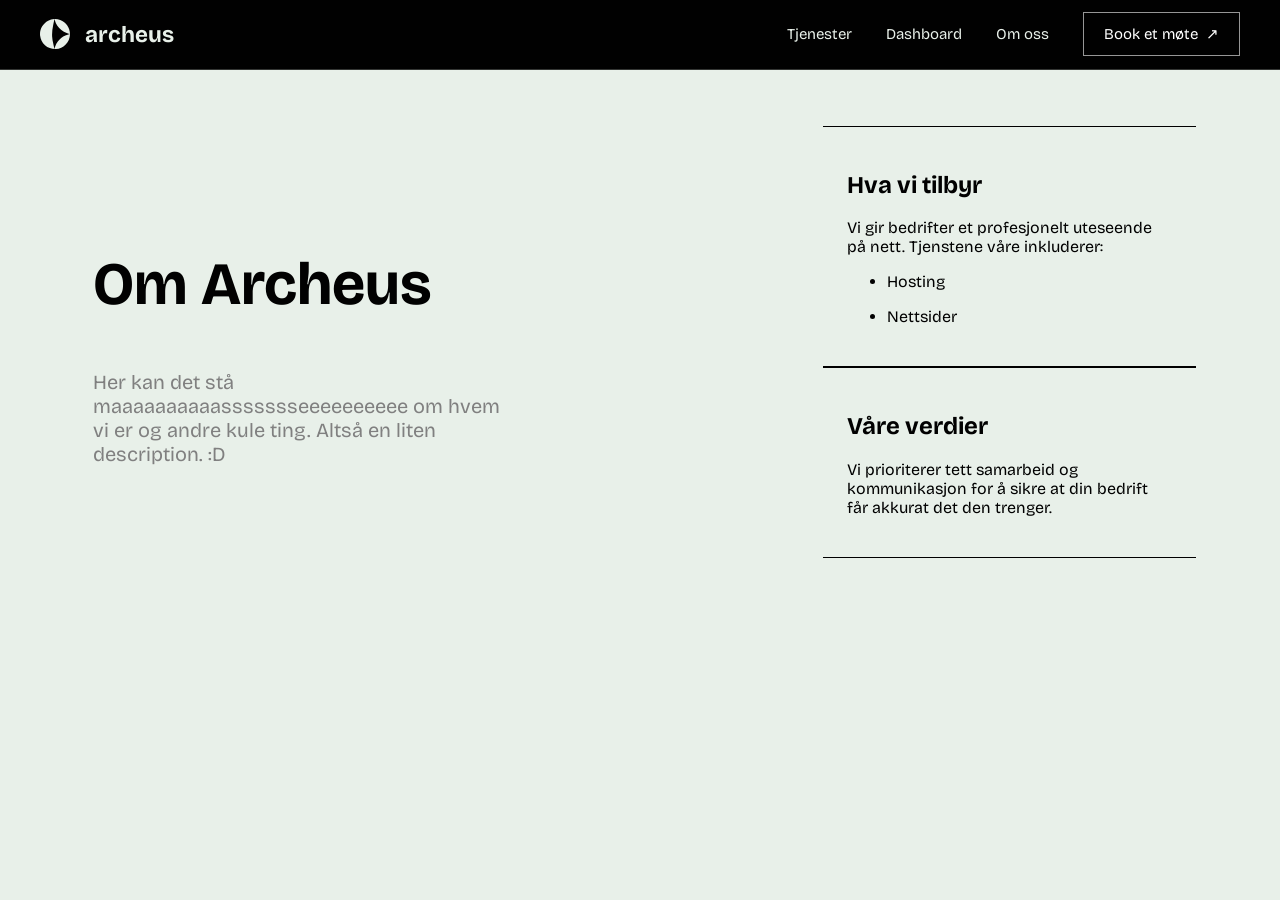
==== about.html @ b8791c07 "Ny om oss side Begynte på om oss siden" ====
<!DOCTYPE html>
<html lang="en">
<head>
    <meta charset="UTF-8">
    <meta name="viewport" content="width=device-width, initial-scale=1.0">
    <title>Archeus | Om oss</title>
    <link rel="stylesheet" href="style.css">
    <link rel="stylesheet" href="about.css">
</head>
<body>
    <nav>
        <div class="left-area">
            <a href="index.html" class="navbar-logo">
                <img class="logo" src="assets/svgs/archeus-icon.svg" alt="archeus-logo">
                <h1>archeus</h1>
            </a>
        </div>
        <div class="right-area">
            <a href="services.html">Tjenester</a>
            <a href="dashboard.html">Dashboard</a>
            <a href="about.html">Om oss</a>
            <button class="navbar-book" onclick="gotoPage('contact.html')">
                <p href="contact.html">Book et møte<span aria-hidden="true">↗</span></p>
            </button>
        </div>
    </nav>
  

    <section id="about-container">
        <div id="title">
            <h1>Om Archeus</h1>
            <p>Her kan det stå maaaaaaaaaassssssseeeeeeeeee om hvem vi er og andre kule ting. Altså en liten description. :D</p>
        </div>
        <div id="info-container">
            <div class="service-card">
                <h2>Hva vi tilbyr</h2>
                <p>Vi gir bedrifter et profesjonelt uteseende på nett. Tjenstene våre inkluderer:</p>
                <ul>
                    <li><p>Hosting</p></li>
                    <li><p>Nettsider</p></li>
                </ul>
            </div>
            <div class="service-card">
                <h2>Våre verdier</h2>
                <p>Vi prioriterer tett samarbeid og kommunikasjon for å sikre at din bedrift får akkurat det den trenger.</p>
            </div>
        </div>
    </section>

    <script src="script.js"></script>
</body>
</html>
---- style.css ----
:root {
    --primary-purple: #7489ff;
    --secondary-black: #010101;
    --tertiary-white: #e8f0e9;
    --text-color: #010101;
    --highlight-color: #7489ff;
}

/* selection color for text */
::selection {
    background-color: var(--highlight-color);
    color: var(--tertiary-white);
}

.page-section--services ::selection {
    background-color: var(--tertiary-white);
    color: var(--secondary-black);
}

@font-face {
    font-family: baseFont;
    src: url(assets/BricolageGrotesqueFont/BricolageGrotesque.ttf);
}

body {
    padding: 0px;
    margin: 0px;
    background-color: var(--tertiary-white);
    color: var(--text-color);

    font-family: baseFont;
}

nav {
    position: sticky;
    top: 0;

    z-index: 10000;
    
    display: flex;

    align-items: center;
    justify-content: space-between;

    margin: 0px;
    padding: 10px;

    background-color: var(--secondary-black);

    border-bottom: 1px solid color-mix(in srgb, var(--tertiary-white) 22%, transparent);
}


/* * page-section is a generic class for all sections of the page. Each section has a unique class for styling */
.page-section {
    width: 100%;
    box-sizing: border-box;
}

.page-section--dark {
    background-color: var(--secondary-black);
    color: var(--tertiary-white);
    padding: 100px 0px 160px;
}

.page-section--about {
    background-color: var(--tertiary-white);
    color: var(--text-color);
    padding: clamp(5rem,10vw,10rem);
}

.page-section--services {
    background-color: var(--primary-purple);
    color: var(--text-color);
    padding: clamp(5rem,10vw,10rem);
}

.page-section--process {
    background-color: var(--secondary-black);
    color: var(--tertiary-white);
    padding: clamp(5rem,10vw,10rem);
    display: grid;
    grid-template-columns: repeat(2, minmax(0, 1fr));
    gap: 10%;
    align-items: center;
}

.page-section--tagline {
    background-color: var(--tertiary-white);
    color: var(--text-color);
    padding: clamp(5rem,10vw,10rem);
    border-bottom: 1px solid color-mix(in srgb, var(--secondary-black) 22%, transparent);
}

.section-content {
    width: 92%;
    margin-left: auto;
    margin-right: auto;
}


/* * welcome div (before we switched to section format) */
.welcome-div-container {
    margin-top: 0px;
}

.welcome-text,
#welcome-text {
    font-size: clamp(40px, 10vw, 140px);
}

.welcome-text p {
    font-size: 1em;
    line-height: 1.2;
    font-weight: bold;
    margin: 0;
}

#blue {
    color: var(--primary-purple);
    margin-top: -0.25em;
}

.welcome-text p:nth-child(3) {
  margin-top: -0.25em;
}

#welcome-div {
    gap: 200px;

    display: flex;
    justify-content: space-around;
    text-align: left;
}
#smallText {
    margin-top: 20px;
    max-width: 500px;
    font-size: clamp(1.08rem,1.5vw,1.35rem);
    line-height: 1.5;
    font-weight: normal;
    color: var(--tertiary-white);
    opacity: .76;
}

/* book call button for welcome section */
#welcome-button {
    margin-top: 30px;
    padding: 15px 30px;
    font-size: 1rem;
    font-weight: bold;
    background-color: var(--tertiary-white);
    border: 1px solid var(--tertiary-white);
    transition: background-color .2s ease, border-color .2s ease, transform .2s ease;
}
#welcome-button:hover {
    background-color: var(--primary-purple);
    border: 1px solid var(--primary-purple);
    transform: translateY(-4px);
}

#welcome-button p {
    text-align: center;
    font-family: baseFont;
}

#welcome-button span {
    margin-left: 10px;
}


/* services section button */
#services-button {
    display: block;
    margin: 60px auto 0;
    padding: 10px 30px;
    font-size: 1rem;
    font-weight: bold;
    background-color: var(--secondary-black);
    border: 1px solid var(--secondary-black);
    transition: background-color .2s ease, border-color .2s ease, transform .2s ease;
}
#services-button:hover {
    background-color: var(--tertiary-white);
    border: 1px solid var(--tertiary-white);
    transform: translateY(-4px);
}

#services-button p {
    text-align: center;
    text-decoration: none;
    font-family: baseFont;
    color: var(--tertiary-white);
}
#services-button:hover p {
    color: var(--secondary-black);
}

#services-button span {
    margin-left: 10px;
}

/* * navbar-logo = text, logo = icon */
.navbar-logo {
    line-height: 0.5;
    text-decoration: none;
    font-size: 15px;
    margin-left: 30px;

    color: var(--tertiary-white);

    display: flex;

    align-items: center;

    gap: 15px;
}

.logo {
    width: 30px;
}

#landing-logo {
    width: clamp(72px, 12vw, 300px);
    margin: 0px 120px 0px 0px;
}

/* * more section styling, tbh idk why it is split from the prior */
.about-content {
    display: grid;
    grid-template-columns: 1.1fr .8fr;
    gap: 10%;
    max-width: 1050px;
    margin-left: auto;
    margin-right: auto;
}

.services-content {
    display: grid;
    grid-template-columns: minmax(220px, .75fr) minmax(0, 1.25fr);
    gap: clamp(3rem, 9vw, 9rem);
    max-width: 1200px;
    margin-left: auto;
    margin-right: auto;
}

.process-content {
    display: flex;
    flex-direction: column;
    gap: 10%;
    width: 100%;
    max-width: 1050px;
    margin: 0;
    gap: 2rem;
}

/* * logo(s) placed in the process section. 
! Currently being occupied by the SVG styling for our logo as a placeholder */
#process-logos {
    gap: 10%;
    max-width: 1050px;
    width: 100%;
    margin: 0;
}

#process-logos svg {
    display: block;
    width: 100%;
    height: auto;
}
.cls-1 {
    fill: var(--tertiary-white);
    fill-rule: evenodd;
    stroke: none;
    stroke-linejoin: round;
    stroke-width: 0;
}
.cls-2 {
    fill: var(--tertiary-white);
}

/* * display flex and its accomplices are commented out as they were interfering with the text alignment, 
   * may be changed in the future as this is scuffed */
.tagline-content {
    /* display: flex;
    justify-content: center;
    align-items: center; */
    text-align: center;
    /* gap: 10%; */
    max-width: 1050px;
    margin-left: auto;
    margin-right: auto;
}

.tagline-content h2 {
    max-width: 760px;
    margin: 0px;
    font-size: clamp(2.5rem, 7vw, 6rem);
    /* line-height: 0.98; */
    display: inline;
}

.services-content h2 {
    max-width: 760px;
    margin: 0px;
    font-size: clamp(2.5rem, 7vw, 6rem);
    line-height: 0.98;
}

.about-content h2 {
    max-width: 760px;
    margin: 0px;
    font-size: clamp(2.5rem, 7vw, 6rem);
    line-height: 0.98;
}

.process-content h2 {
    max-width: 760px;
    margin: 0px;
    font-size: clamp(2.5rem, 7vw, 6rem);
    line-height: 0.98;
}
.process-content h3 {
    max-width: 760px;
    margin: 0px;
    font-size: clamp(1rem, 2.5vw, 2.5rem);
    font-variant: small-caps;
    line-height: 0.98;
}

/* this part animates the process section link, uses all the fancy stuff below to bring out the > and move text */
.process-link-heading a {
    position: relative;
    display: inline-flex;
    align-items: center;
    color: inherit;
    text-decoration: underline;
    transition: transform .2s ease;
    color: var(--highlight-color);
}

.process-link-heading a::before {
    content: ">";
    position: absolute;
    right: 100%;
    margin-right: .5rem;
    opacity: 0;
    transform: translateX(.5rem);
    transition: opacity .2s ease, transform .2s ease;
}

.process-link-heading a:hover,
.process-link-heading a:focus-visible {
    transform: translateX(.5rem);
}

.process-link-heading a:hover::before,
.process-link-heading a:focus-visible::before {
    opacity: 1;
    transform: translateX(0);
}

.about-copy {
    grid-column: 2;
    max-width: 560px;
}

.about-copy p {
    margin-top: 20px;
    font-size: clamp(1.08rem, 1.5vw, 1.35rem);
}

.services-copy {
    grid-column: 2;
    max-width: 560px;
}

.services-copy p {
    margin-top: 20px;
    font-size: clamp(1.08rem, 1.5vw, 1.35rem);
}

.services-intro {
    align-self: start;
    position: sticky;
    top: 100px;
}

.services-lead {
    max-width: 360px;
    margin: 2rem 0 0;
    font-size: clamp(1.08rem, 1.5vw, 1.35rem);
    line-height: 1.45;
}

.service-list {
    border-top: 1px solid rgba(1, 1, 1, .55);
}

.service-item {
    display: grid;
    grid-template-columns: 3rem minmax(0, 1fr) 2rem;
    gap: 1.25rem;
    align-items: start;
    padding: 1.5rem 0 1.65rem;
    border-bottom: 1px solid rgba(1, 1, 1, .55);
    transition: background-color .2s ease, transform .2s ease;
}

@media (hover: hover) and (pointer: fine) {
    .service-item:hover {
        background-color: rgba(232, 240, 233, .16);
        transform: translateX(.35rem);
    }
}

.service-number {
    padding-top: .35rem;
    font-size: .8rem;
    font-weight: bold;
    opacity: .62;
}

.service-details h3 {
    margin: 0;
    font-size: clamp(1.35rem, 2.3vw, 2.15rem);
    line-height: 1.05;
}

.service-details p {
    max-width: 520px;
    margin: .65rem 0 0;
    font-size: 1rem;
    line-height: 1.4;
}

.process-copy {
    grid-column: 2;
    max-width: 560px;
}

.process-copy p {
    margin-top: 20px;
    font-size: clamp(1.08rem, 1.5vw, 1.35rem);
}


/* * styling for mobile devices and small screens */
@media (max-width: 700px) {
    #welcome-div {
        flex-direction: column;
        gap: 60px;
    }

    #landing-logo {
        margin: 0px;
    }

    .services-content {
        grid-template-columns: 1fr;
        gap: 3.5rem;
    }

    .services-intro {
        position: static;
    }

    .services-lead {
        margin-top: 1.5rem;
    }

    .service-item {
        grid-template-columns: 2rem minmax(0, 1fr) 1.25rem;
        gap: .75rem;
        padding: 1.25rem 0 1.4rem;
    }

    .service-details p {
        font-size: .95rem;
    }

    /* navbar: allow wrapping and smaller paddings on narrow screens */
    nav {
        padding: 8px 12px;
    }

    .navbar-logo {
        margin-left: 10px;
        gap: 8px;
    }

    .right-area {
        display: flex;
        gap: 8px;
        flex-wrap: wrap;
        align-items: center;
        justify-content: flex-end;
    }

    .right-area a {
        padding-right: 12px;
        font-size: 14px;
    }

    .right-area button {
        margin-right: 10px;
        padding: 8px;
    }

    /* About & process: switch to single column and prevent overflow */
    .about-content,
    .process-content {
        display: block;
        grid-template-columns: none;
        gap: 1.5rem;
        max-width: 100%;
        padding: 0 2rem;
    }

    .about-copy,
    .process-copy {
        grid-column: auto;
        max-width: 100%;
    }

    /* make sure headings and paragraphs break instead of overflowing */
    .about-content h2,
    .process-content h2,
    .process-content h3,
    .services-content h2,
    .tagline-content h2 {
        word-break: break-word;
        overflow-wrap: break-word;
    }

    .about-copy p,
    .process-copy p,
    .service-details p,
    .services-lead,
    #smallText {
        word-break: break-word;
        overflow-wrap: break-word;
    }

    /* footer: stack on mobile and scale image responsively */
    .footer-content {
        flex-direction: column;
        align-items: flex-start;
        gap: 10px;
    }

    .footer-left img {
        max-width: 48px;
        height: auto;
        width: auto;
    }
}


/* * uses negative margin to cancel out padding from inherited */
.navbar-book p {
    margin: 2px 10px;

    color: white;

    display: inline-block;
    width: 100%;
    height: 100%;
    text-align: center;
    text-decoration: none;
    font-family: baseFont;
    font-size: 15px;
}

/* navbar stuff */
.navbar-book span {
    margin-left: 8px;
}

.left-area {
    margin: 0px 0px;
}

.right-area a {
    color: var(--tertiary-white);
    text-decoration: none;
    padding-right: 30px;
    font-size: 15px;
    transition: color .2s ease;
}
.right-area a:hover {
    color: var(--primary-purple);
}

/* navbar button hover effects */
.right-area button {
    background-color: transparent;
    border: 1px solid rgb(150, 150, 150);
    display: inline-flex;
    padding: 10px;
    margin-right: 30px;
    text-align: center;
    transition: background-color .2s ease, border-color .2s ease, transform .2s ease;
}
.right-area button:hover p {
    color: var(--secondary-black);
    text-decoration: none;
}
.right-area button:hover {
    border: 1px solid var(--primary-purple);
    background-color: var(--primary-purple);
}

/* This is where the text lives */
.text-area {
    background-color: var(--tertiary-white);
}

.info-area-text {
    width: 80%;

    margin: 0 auto;

    gap: 200px;

    display: flex;

    text-align: left;
}

/* end-of-page book a call button */
#goodbye-button {
    display: block;
    justify-content: center;
    align-items: center;
    margin: auto;
    margin-top: 3rem;
    padding: 15px 30px;
    font-size: 1rem;
    font-weight: bold;
    background-color: var(--secondary-black);
    border: 1px solid var(--secondary-black);
    transition: background-color .2s ease, border-color .2s ease, transform .2s ease;
}
#goodbye-button:hover {
    background-color: var(--primary-purple);
    border: 1px solid var(--primary-purple);
    transform: translateY(-4px);
}
#goodbye-button a {
    text-align: center;
    text-decoration: none;
    font-family: baseFont;
    color: var(--tertiary-white);
}
#goodbye-button:hover a {
    color: var(--secondary-black);
}
#goodbye-button span {
    margin-left: 10px;
}

.footer-content {
    width: 92%;
    margin-left: auto;
    margin-right: auto;
    display: flex;
    justify-content: space-between;
    align-items: center;
}
.footer-left {
    display: flex;
    align-items: center;
    gap: 10px;
}
.footer-left img {
    max-height: 2rem;
    height: auto;
    width: auto;
    max-width: 100%;
}
---- about.css ----
#about-container{
    display: flex;
    align-items: center;
    justify-content: center;
    padding: 2rem;
    margin-top: 1.5rem;
}

#title{
    font-size: 2.5rem;
    margin-left: 5%;
    max-width: 65%;
}

#title p{
    font-size: 1.25rem;
    color: gray;
    max-width: 65%;
}

.service-card{
    flex: 1;
    padding: 1.5rem;
    border-top: 1px solid black;
    border-bottom: 1px solid black;
    max-width: 65%; 
    margin-left: 15%;
}

.service-card{
    list-style: circle;
}
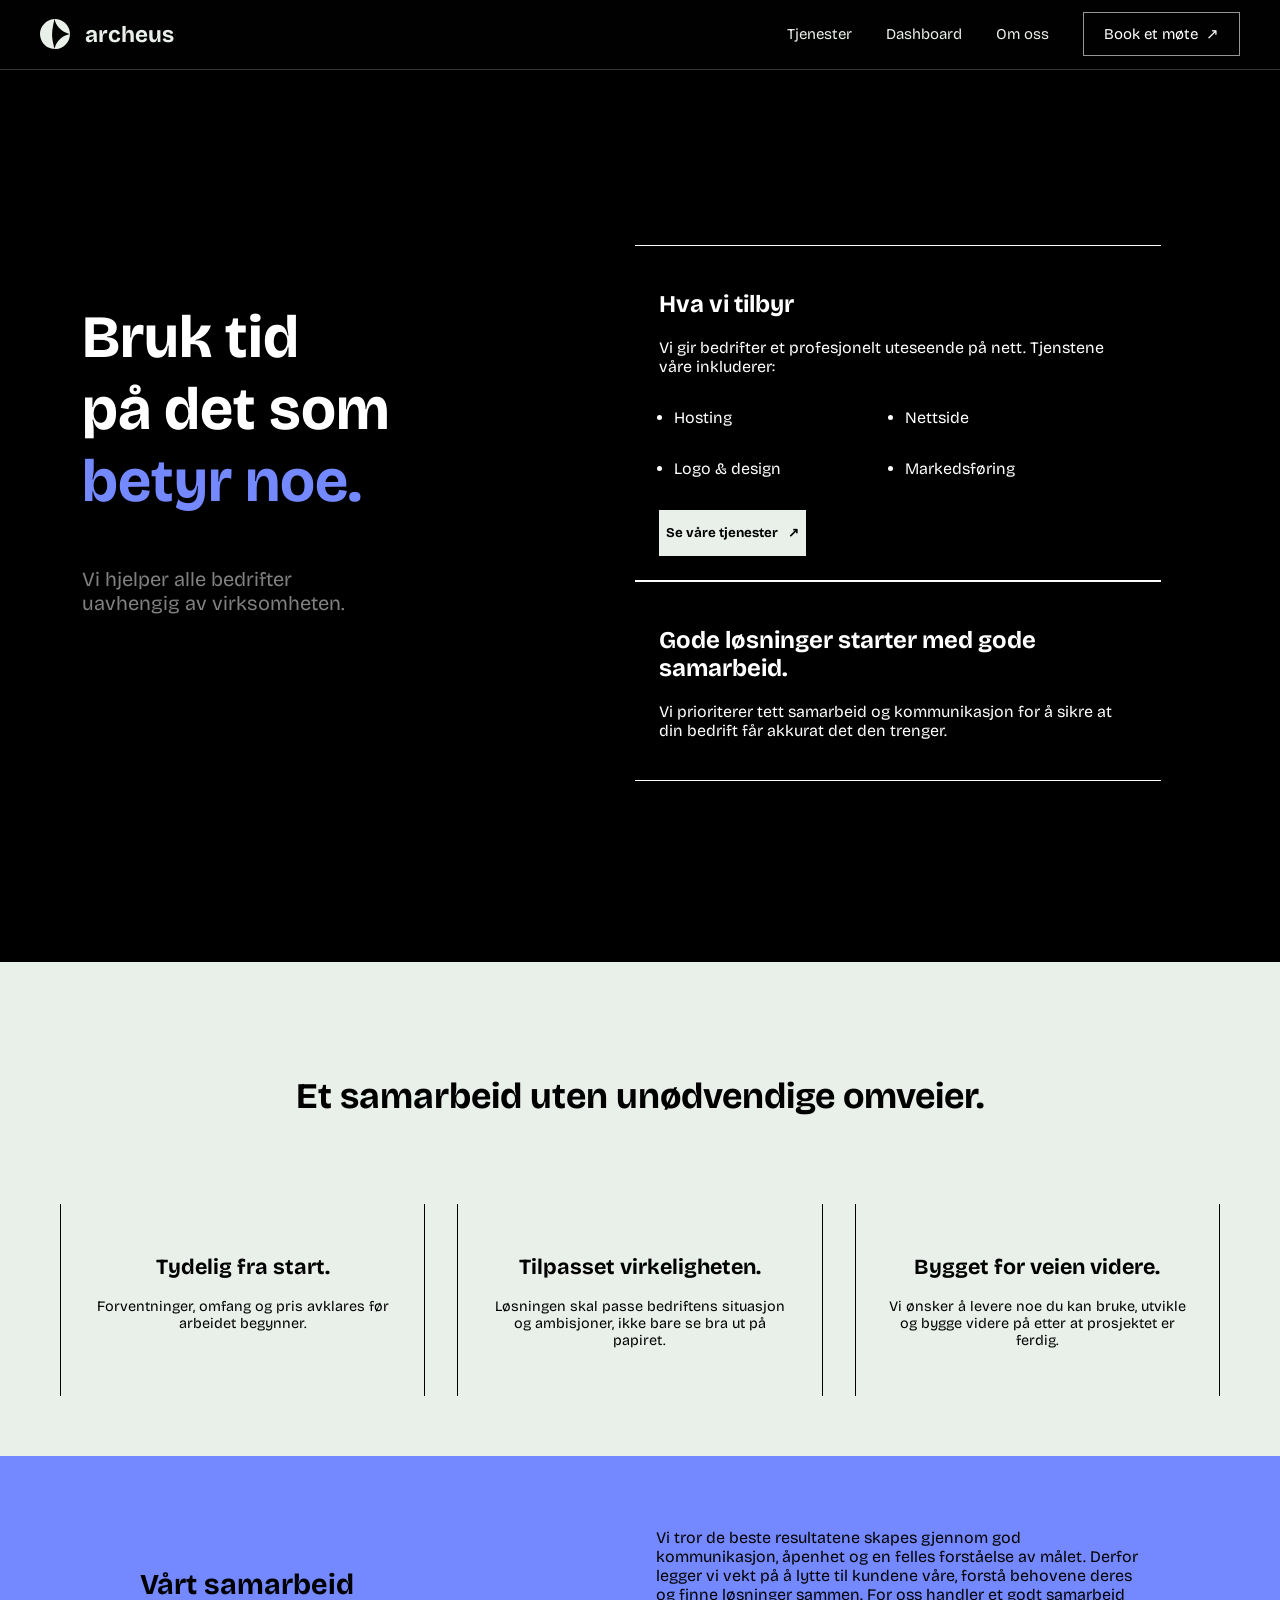
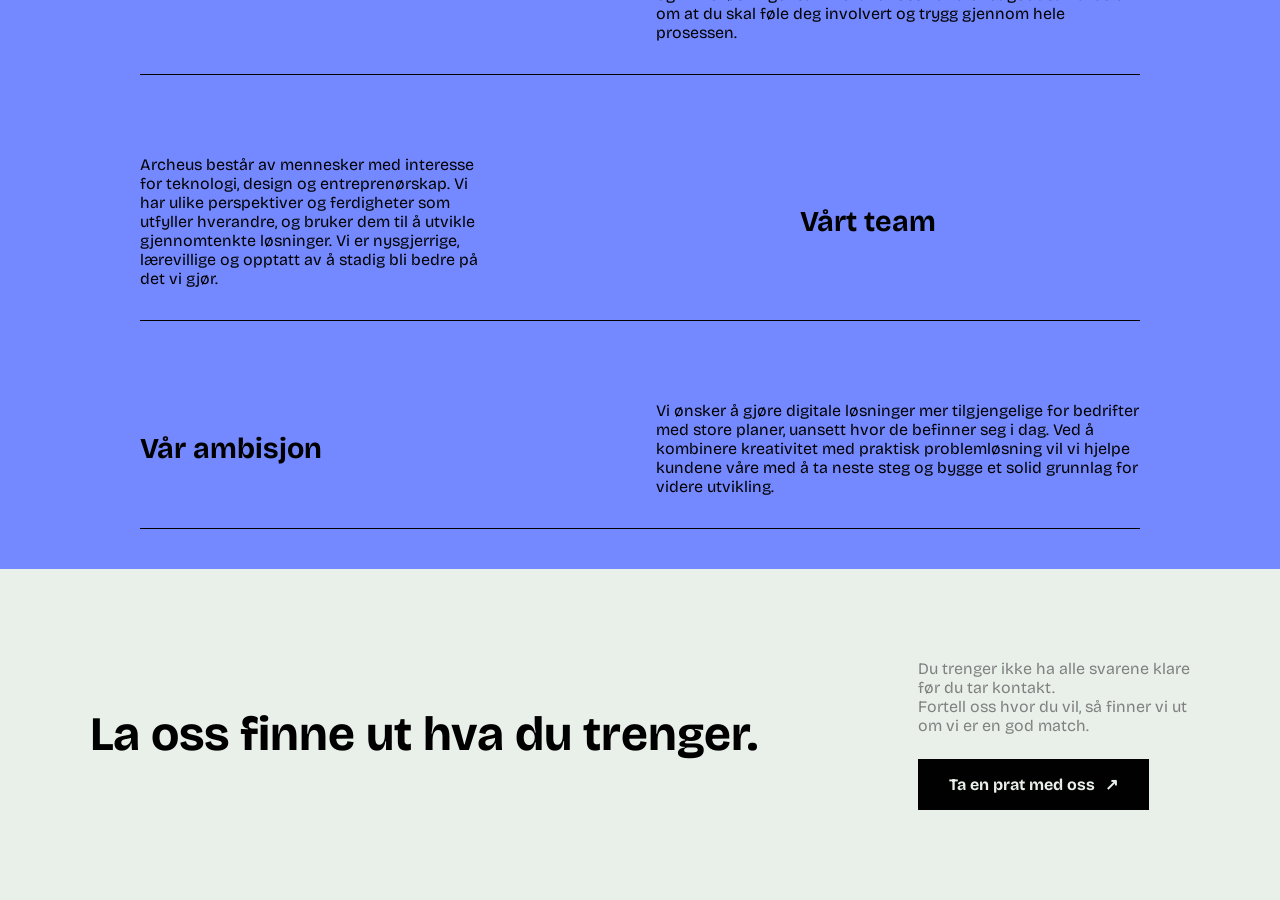
==== commit 85fc9d2e: "Gjorde ferdig "om oss" siden "om oss" siden er nå ferdig, men åpen til endring både design og inform" ====
--- a/about.html
+++ b/about.html
@@ -1,5 +1,5 @@
 <!DOCTYPE html>
-<html lang="en">
+<html lang="no">
 <head>
     <meta charset="UTF-8">
     <meta name="viewport" content="width=device-width, initial-scale=1.0">
@@ -26,23 +26,101 @@
     </nav>
   
 
-    <section id="about-container">
+    <section id="top">
         <div id="title">
-            <h1>Om Archeus</h1>
-            <p>Her kan det stå maaaaaaaaaassssssseeeeeeeeee om hvem vi er og andre kule ting. Altså en liten description. :D</p>
+            <h1>Bruk tid<br>på det som<br><span id="blue">betyr noe.</span></h1>
+            <p>Vi hjelper alle bedrifter uavhengig av virksomheten.</p>
         </div>
-        <div id="info-container">
-            <div class="service-card">
+        <div id="top-container">
+            <div class="top-card">
                 <h2>Hva vi tilbyr</h2>
                 <p>Vi gir bedrifter et profesjonelt uteseende på nett. Tjenstene våre inkluderer:</p>
                 <ul>
                     <li><p>Hosting</p></li>
-                    <li><p>Nettsider</p></li>
+                    <li><p>Nettside</p></li>
+                    <li><p>Logo & design</p></li>
+                    <li><p>Markedsføring</p></li>                    
                 </ul>
+                <button id="service-button" onclick="gotoPage('services.html')">
+                    <p>Se våre tjenester<span aria-hidden="true">↗</span></p>
+                </button>
             </div>
-            <div class="service-card">
-                <h2>Våre verdier</h2>
+            <div class="top-card">
+                <h2>Gode løsninger starter med gode samarbeid.</h2>
                 <p>Vi prioriterer tett samarbeid og kommunikasjon for å sikre at din bedrift får akkurat det den trenger.</p>
+            </div>
+        </div>
+    </section>
+
+    <section id="main">
+        <div id="main-container">
+            <div id="main-title">
+                <h1>Et samarbeid uten unødvendige omveier.</h1>
+            </div>
+            <div id="main-card-container">
+                <div id="main-card">
+                    <h2>Tydelig fra start.</h2>
+                    <p>Forventninger, omfang og pris avklares før arbeidet begynner.</p>
+                </div>
+                <div id="main-card">
+                    <h2>Tilpasset virkeligheten.</h2>
+                    <p>Løsningen skal passe bedriftens situasjon og ambisjoner, ikke bare se bra ut på papiret.</p>
+                </div>
+                <div id="main-card">
+                    <h2>Bygget for veien videre.</h2>
+                    <p>Vi ønsker å levere noe du kan bruke, utvikle og bygge videre på etter at prosjektet er ferdig.</p>
+                </div>
+            </div>
+        </div>
+    </section>
+
+    <section id="team">
+        <div id="team-container">
+            <div class="team-row">
+                <h2>Vårt samarbeid</h2>
+                <p>
+                    Vi tror de beste resultatene skapes gjennom god kommunikasjon,
+                    åpenhet og en felles forståelse av målet. Derfor legger vi vekt
+                    på å lytte til kundene våre, forstå behovene deres og finne
+                    løsninger sammen. For oss handler et godt samarbeid om at du
+                    skal føle deg involvert og trygg gjennom hele prosessen.
+                </p>
+            </div>
+            <div class="team-row reverse">
+                <h2>Vårt team</h2>
+                <p>
+                    Archeus består av mennesker med interesse for teknologi,
+                    design og entreprenørskap. Vi har ulike perspektiver og
+                    ferdigheter som utfyller hverandre, og bruker dem til å
+                    utvikle gjennomtenkte løsninger. Vi er nysgjerrige,
+                    lærevillige og opptatt av å stadig bli bedre på det vi gjør.
+                </p>
+            </div>
+            <div class="team-row">
+                <h2>Vår ambisjon</h2>
+                <p>
+                    Vi ønsker å gjøre digitale løsninger mer tilgjengelige for
+                    bedrifter med store planer, uansett hvor de befinner seg i dag.
+                    Ved å kombinere kreativitet med praktisk problemløsning vil vi
+                    hjelpe kundene våre med å ta neste steg og bygge et solid
+                    grunnlag for videre utvikling.
+                </p>
+            </div>
+        </div>
+    </section>
+
+    <section id="end">
+        <div id="end-container">
+            <div id="end-card">
+                <div class="end-left">
+                    <h1>La oss finne ut hva du trenger.</h1>
+                </div>
+                <div class="end-right">
+                    <p>Du trenger ikke ha alle svarene klare før du tar kontakt.<br>Fortell oss hvor du vil, så finner vi ut om vi er en god match.</p>
+                    <button id="team-button" onclick="gotoPage('contact.html')">
+                        <a>Ta en prat med oss<span aria-hidden="true">↗</span></a>
+                    </button>
+                </div>
             </div>
         </div>
     </section>
--- a/style.css
+++ b/style.css
@@ -17,6 +17,13 @@
     color: var(--secondary-black);
 }
 
+/* smooth scrolling for in-page links on every page */
+@media (prefers-reduced-motion: no-preference) {
+    html {
+        scroll-behavior: smooth;
+    }
+}
+
 @font-face {
     font-family: baseFont;
     src: url(assets/BricolageGrotesqueFont/BricolageGrotesque.ttf);
@@ -60,7 +67,42 @@
 .page-section--dark {
     background-color: var(--secondary-black);
     color: var(--tertiary-white);
-    padding: 100px 0px 160px;
+    padding: 100px 0px 100px;
+}
+
+/* first section fills the rest of the screen under the navbar, so no white gap shows on tall screens.
+   3rem is a bit less than the navbar's height, so it runs slightly past the fold instead of leaving a gap */
+#top {
+    min-height: calc(100vh - 3rem);
+    min-height: calc(100svh - 3rem);
+    position: relative;
+}
+
+/* "scroll for more" link, sits centered in the bottom padding of #top */
+.scroll-hint {
+    position: absolute;
+    bottom: 2.5rem;
+    left: 50%;
+    transform: translateX(-50%);
+
+    display: flex;
+    flex-direction: column;
+    align-items: center;
+    gap: .25rem;
+
+    color: var(--tertiary-white);
+    text-decoration: none;
+    font-size: .9rem;
+    opacity: .6;
+    transition: opacity .2s;
+}
+
+.scroll-hint:hover {
+    opacity: 1;
+}
+
+.scroll-hint span {
+    font-size: 1.25rem;
 }
 
 .page-section--about {
--- a/about.css
+++ b/about.css
@@ -1,15 +1,27 @@
-#about-container{
+body{
+    color: black;
+    background-color: black;
+}
+
+#top{
+    background-color: black;
     display: flex;
     align-items: center;
     justify-content: center;
-    padding: 2rem;
-    margin-top: 1.5rem;
+    color: white;
+    padding: 20px;
+}
+
+#top-container{
+    margin-top: -5px;
 }
 
 #title{
+    color: white;
     font-size: 2.5rem;
     margin-left: 5%;
     max-width: 65%;
+    margin-top: -145px;
 }
 
 #title p{
@@ -18,15 +30,180 @@
     max-width: 65%;
 }
 
-.service-card{
+.top-card{
     flex: 1;
     padding: 1.5rem;
-    border-top: 1px solid black;
-    border-bottom: 1px solid black;
+    border-top: 1px solid white;
+    border-bottom: 1px solid white;
     max-width: 65%; 
     margin-left: 15%;
-}
-
-.service-card{
     list-style: circle;
+}
+
+.top-card ul {
+    display: grid;
+    grid-template-columns: repeat(2, 1fr);
+    margin-left: 3%;
+    padding: 0;
+}
+
+#service-button {
+    font-weight: bold;
+    background-color: var(--tertiary-white);
+    border: 1px solid var(--tertiary-white);
+    transition: background-color .2s ease, border-color .2s ease, transform .2s ease;
+}
+#service-button:hover {
+    background-color: var(--primary-purple);
+    border: 1px solid var(--primary-purple);
+    transform: translateY(-4px);
+}
+
+#service-button p {
+    text-align: center;
+    font-family: baseFont;
+}
+
+#service-button span {
+    margin-left: 10px;
+}
+
+
+#main{
+    background-color: #e8f0e9;
+    color: black;
+    padding: 60px;
+}
+
+#main-title{
+    font-size: 1.5rem;
+    text-align: center;
+    padding: 1.5rem;
+}
+
+#main-card-container{
+    display: grid;
+    grid-template-columns: repeat(3, 1fr);
+    text-align: center;
+    gap: 2rem;
+    margin-top: 2rem;
+}
+
+#main-card{
+    border-left: black solid 1px;
+    border-right: black solid 1px;
+    font-size: 0.9rem;
+    padding: 2rem;
+}
+
+#team {
+    background-color: #7489ff;
+    padding: 40px 20px;
+}
+
+#team-container {
+    display: flex;
+    flex-direction: column;
+    gap: 3rem;
+    max-width: 1000px;
+    margin: 0 auto;
+}
+
+.team-row {
+    display: flex;
+    justify-content: space-between;
+    align-items: center;
+    gap: 2rem;
+    padding: 2rem 0;
+    border-bottom: 1px solid black; 
+}
+
+.team-row.reverse {
+    flex-direction: row-reverse;
+    gap: 20rem;
+}
+
+.team-row h2 {
+    flex: 1;
+    font-size: 1.8rem;
+    margin: 0;
+}
+
+.team-row p {
+    flex: 1;
+    font-size: 1rem;
+    margin: 0;
+}
+
+
+#end {
+    background-color: #e8f0e9;
+    color: black;
+    padding: 90px;
+}
+
+#end-card {
+    display: flex;
+    justify-content: space-between;
+    align-items: center;
+    gap: 10rem;
+    max-width: 1200px;
+    margin: 0 auto;
+}
+
+.end-left {
+    flex: 1;
+}
+
+.end-left h1 {
+    font-size: 3rem;
+    margin: 0;
+    white-space: nowrap;
+}
+
+.end-right {
+    flex: 1;
+    display: flex;
+    flex-direction: column;
+    align-items: flex-start;
+    gap: 1.5rem; 
+}
+
+.end-right p {
+    font-size: 1rem;
+    margin: 0;
+    max-width: 100%;
+    color: gray;
+}
+
+#team-button {
+    display: inline-block;
+    margin: 0;
+    padding: 15px 30px;
+    font-size: 1rem;
+    font-weight: bold;
+    background-color: var(--secondary-black);
+    border: 1px solid var(--secondary-black);
+    transition: background-color .2s ease, border-color .2s ease, transform .2s ease;
+    cursor: pointer;
+}
+
+#team-button:hover {
+    background-color: var(--primary-purple);
+    border: 1px solid var(--primary-purple);
+    transform: translateY(-4px);
+}
+
+#team-button a {
+    text-decoration: none;
+    font-family: baseFont;
+    color: var(--tertiary-white);
+}
+
+#team-button:hover a {
+    color: var(--secondary-black);
+}
+
+#team-button span {
+    margin-left: 10px;
 }
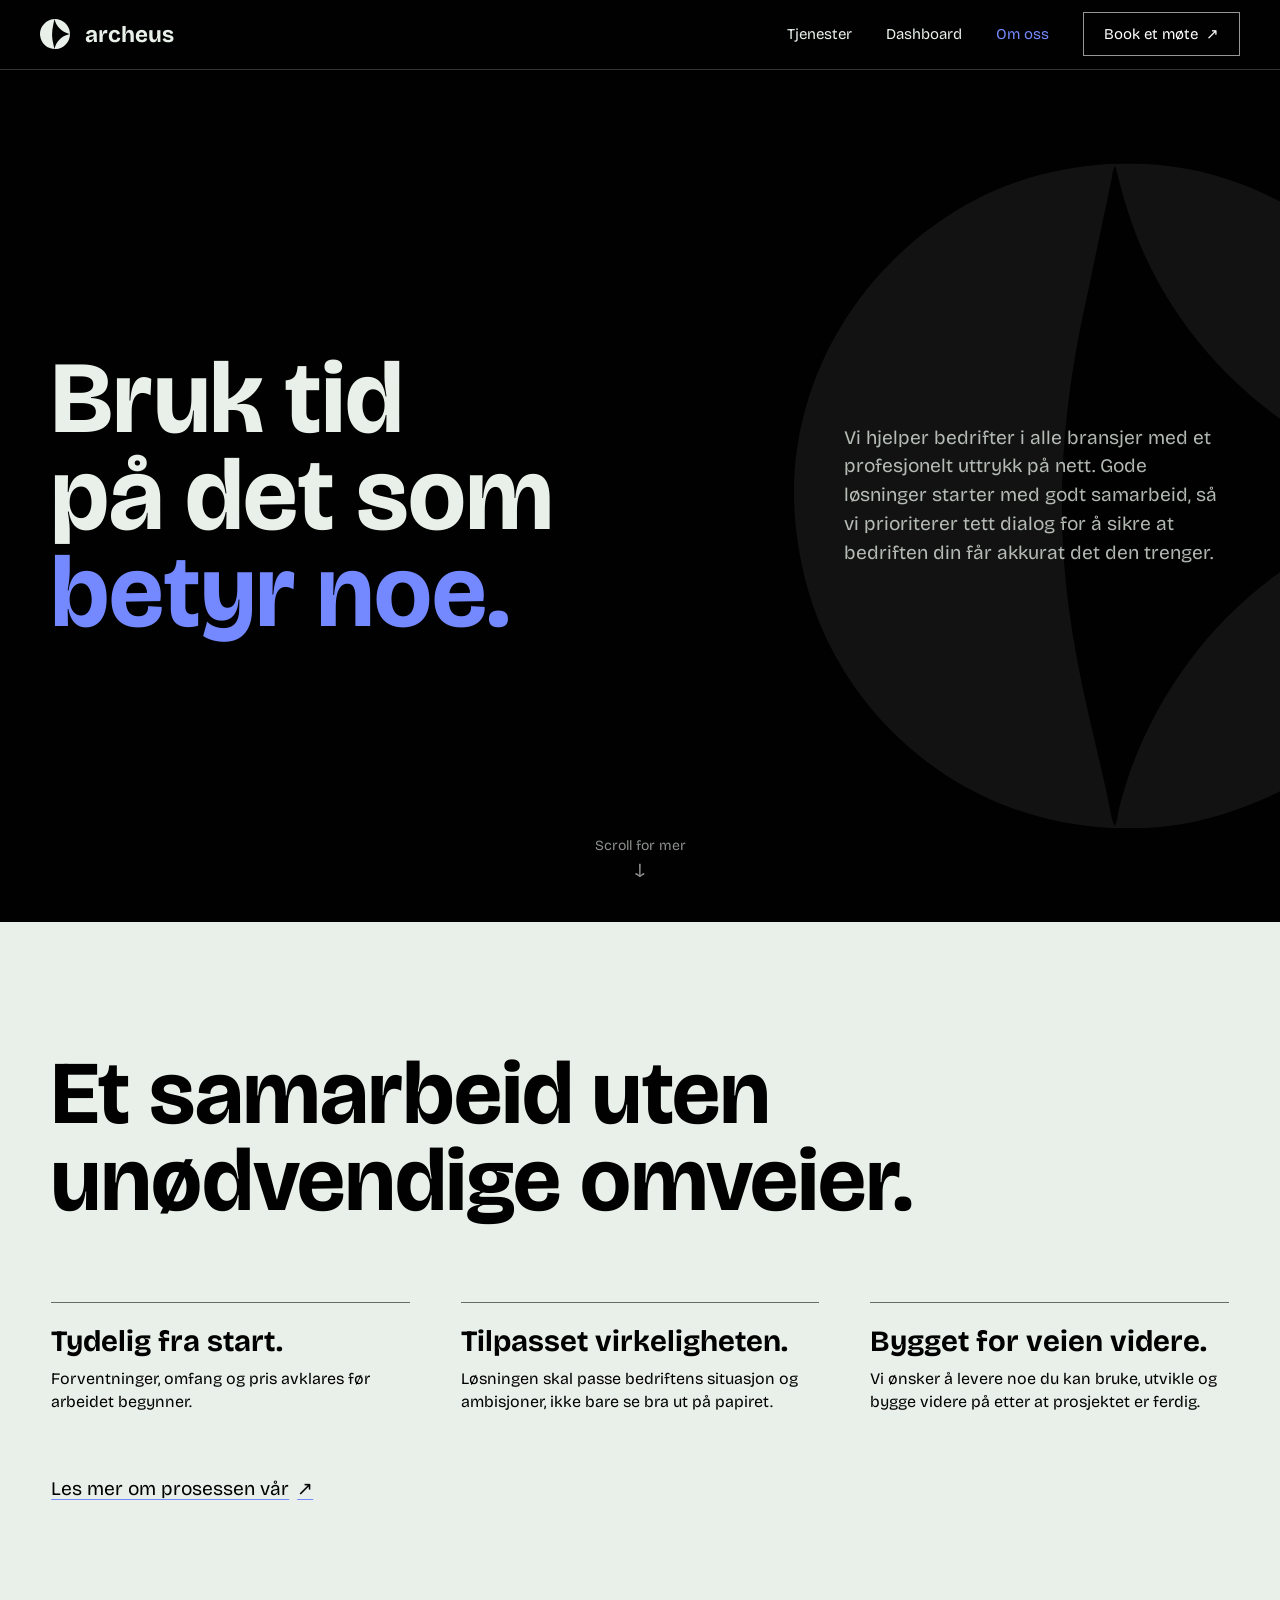
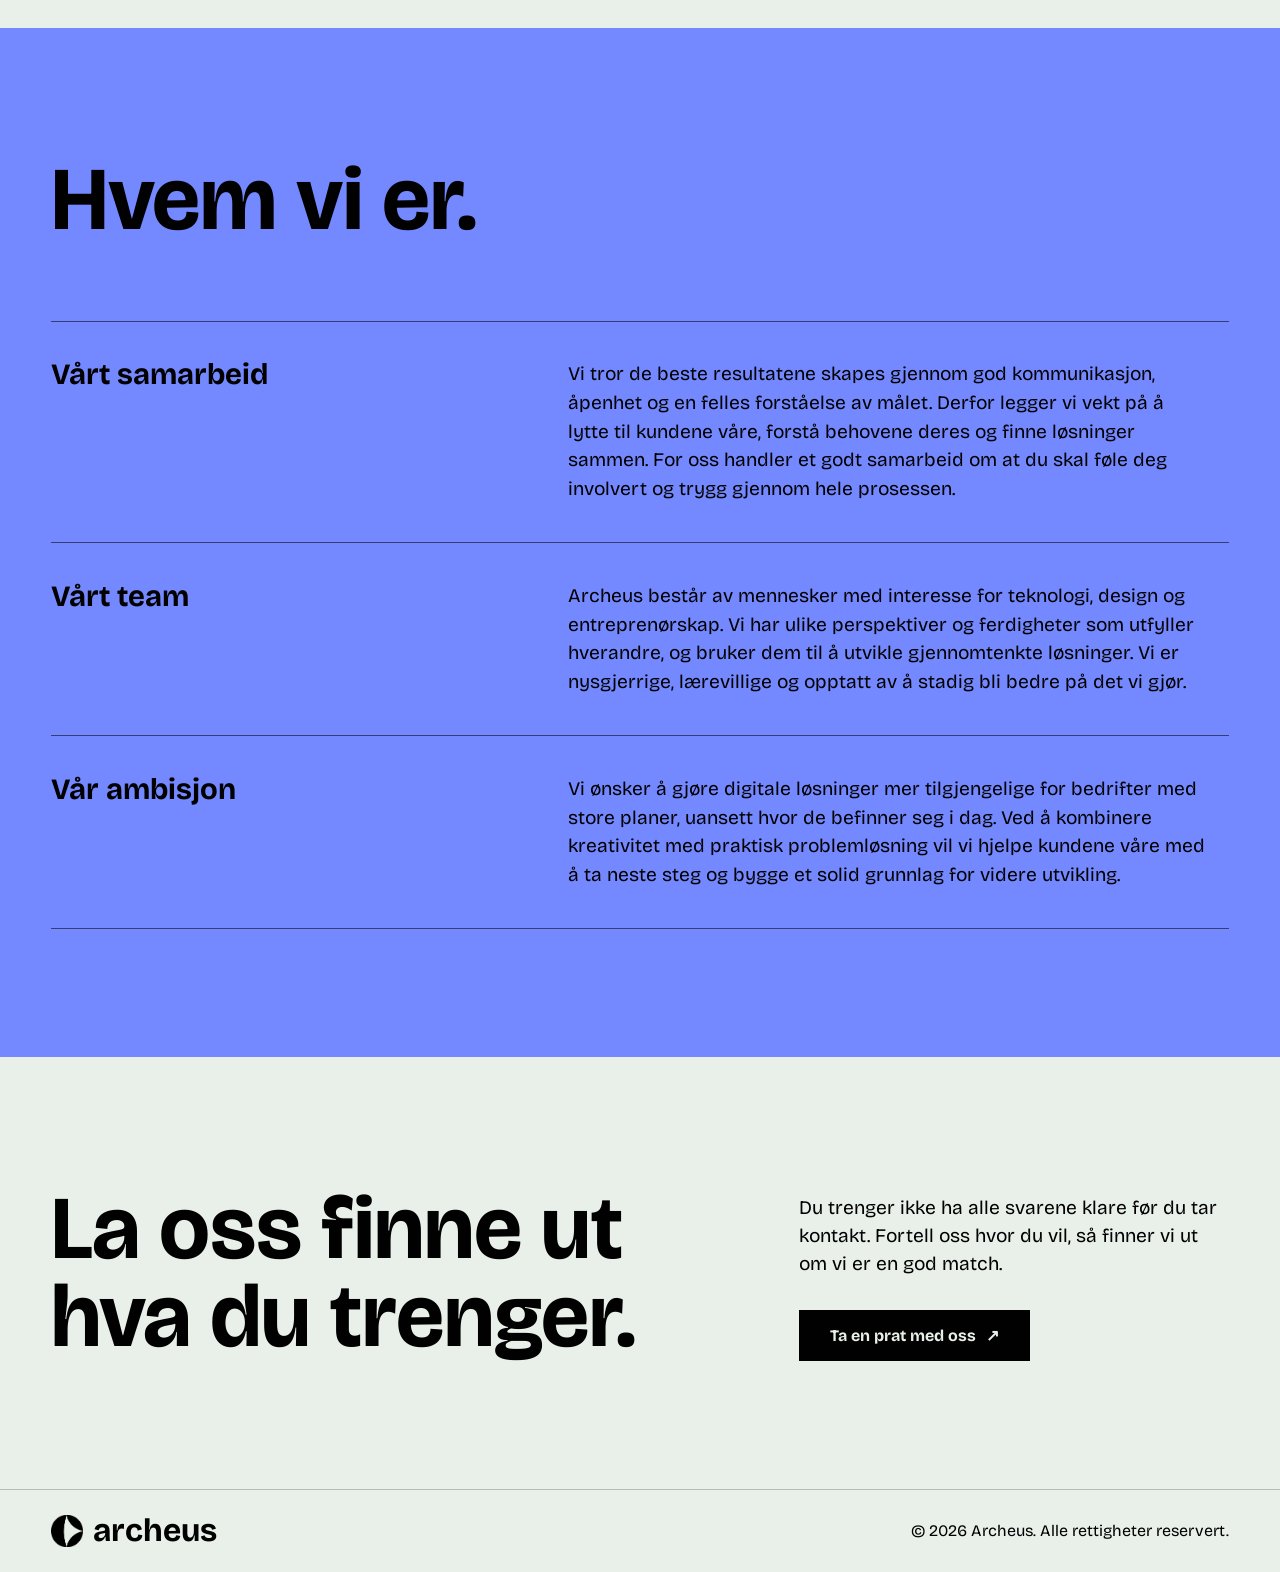
==== commit a8c0d660: "The final-push patch" ====
--- a/about.html
+++ b/about.html
@@ -1,130 +1,131 @@
 <!DOCTYPE html>
 <html lang="no">
-<head>
-    <meta charset="UTF-8">
-    <meta name="viewport" content="width=device-width, initial-scale=1.0">
-    <title>Archeus | Om oss</title>
-    <link rel="stylesheet" href="style.css">
-    <link rel="stylesheet" href="about.css">
-</head>
-<body>
-    <nav>
-        <div class="left-area">
-            <a href="index.html" class="navbar-logo">
-                <img class="logo" src="assets/svgs/archeus-icon.svg" alt="archeus-logo">
-                <h1>archeus</h1>
-            </a>
-        </div>
-        <div class="right-area">
-            <a href="services.html">Tjenester</a>
-            <a href="dashboard.html">Dashboard</a>
-            <a href="about.html">Om oss</a>
-            <button class="navbar-book" onclick="gotoPage('contact.html')">
-                <p href="contact.html">Book et møte<span aria-hidden="true">↗</span></p>
-            </button>
-        </div>
-    </nav>
-  
-
-    <section id="top">
-        <div id="title">
-            <h1>Bruk tid<br>på det som<br><span id="blue">betyr noe.</span></h1>
-            <p>Vi hjelper alle bedrifter uavhengig av virksomheten.</p>
-        </div>
-        <div id="top-container">
-            <div class="top-card">
-                <h2>Hva vi tilbyr</h2>
-                <p>Vi gir bedrifter et profesjonelt uteseende på nett. Tjenstene våre inkluderer:</p>
-                <ul>
-                    <li><p>Hosting</p></li>
-                    <li><p>Nettside</p></li>
-                    <li><p>Logo & design</p></li>
-                    <li><p>Markedsføring</p></li>                    
-                </ul>
-                <button id="service-button" onclick="gotoPage('services.html')">
-                    <p>Se våre tjenester<span aria-hidden="true">↗</span></p>
+    <head>
+        <meta charset="UTF-8">
+        <meta name="viewport" content="width=device-width, initial-scale=1.0">
+        <meta name="description" content="Vi hjelper bedrifter i alle bransjer med et profesjonelt uttrykk på nett, og vi gjør det gjennom tett samarbeid og tydelig kommunikasjon.">
+        <title>Archeus | Om oss</title>
+        <link rel="stylesheet" href="style.css">
+        <link rel="stylesheet" href="about.css">
+        <link rel="apple-touch-icon" sizes="180x180" href="assets/favicon_io/apple-touch-icon.png">
+        <link rel="icon" type="image/png" sizes="32x32" href="assets/favicon_io/favicon-32x32.png">
+        <link rel="icon" type="image/png" sizes="16x16" href="assets/favicon_io/favicon-16x16.png">
+        <link rel="manifest" href="assets/favicon_io/site.webmanifest">
+        <!-- canonical + social previews. switch these to pretty URLs once the host serves them -->
+        <link rel="canonical" href="https://archeus.solutions/about.html">
+        <meta property="og:type" content="website">
+        <meta property="og:site_name" content="Archeus">
+        <meta property="og:locale" content="nb_NO">
+        <meta property="og:url" content="https://archeus.solutions/about.html">
+        <meta property="og:title" content="Archeus | Om oss">
+        <meta property="og:description" content="Vi hjelper bedrifter i alle bransjer med et profesjonelt uttrykk på nett, og vi gjør det gjennom tett samarbeid og tydelig kommunikasjon.">
+        <meta property="og:image" content="https://archeus.solutions/assets/og-image.png">
+        <meta property="og:image:width" content="1200">
+        <meta property="og:image:height" content="630">
+        <meta property="og:image:alt" content="Archeus: Forfrem ditt inntrykk på nettet.">
+        <meta name="twitter:card" content="summary_large_image">
+    </head>
+    <body>
+        <nav>
+            <div class="left-area">
+                <a href="index.html" class="navbar-logo">
+                    <img class="logo" src="assets/svgs/archeus-icon.svg" alt="archeus-logo">
+                    <h1>archeus</h1>
+                </a>
+            </div>
+            <div class="right-area">
+                <a href="services.html">Tjenester</a>
+                <a href="dashboard.html">Dashboard</a>
+                <a href="about.html" aria-current="page">Om oss</a>
+                <button class="navbar-book" onclick="gotoPage('contact.html')">
+                    <p href="contact.html">Book et møte<span aria-hidden="true">↗</span></p>
                 </button>
             </div>
-            <div class="top-card">
-                <h2>Gode løsninger starter med gode samarbeid.</h2>
-                <p>Vi prioriterer tett samarbeid og kommunikasjon for å sikre at din bedrift får akkurat det den trenger.</p>
-            </div>
-        </div>
-    </section>
+        </nav>
 
-    <section id="main">
-        <div id="main-container">
-            <div id="main-title">
-                <h1>Et samarbeid uten unødvendige omveier.</h1>
-            </div>
-            <div id="main-card-container">
-                <div id="main-card">
-                    <h2>Tydelig fra start.</h2>
-                    <p>Forventninger, omfang og pris avklares før arbeidet begynner.</p>
+        <main>
+            <!-- * hero; headline and lead side by side, centered in the screen.
+                 * the oversized mark behind it is decoration only, so it is hidden from screen readers -->
+            <section id="top" class="page-section page-section--dark about-hero">
+                <img class="about-hero-mark" src="assets/svgs/archeus-icon.svg" alt="" aria-hidden="true">
+                <div class="section-content about-hero-content">
+                    <h1>Bruk tid<br>på det som<br><span id="blue">betyr noe.</span></h1>
+                    <p class="about-hero-lead">Vi hjelper bedrifter i alle bransjer med et profesjonelt uttrykk på nett. Gode løsninger starter med godt samarbeid, så vi prioriterer tett dialog for å sikre at bedriften din får akkurat det den trenger.</p>
                 </div>
-                <div id="main-card">
-                    <h2>Tilpasset virkeligheten.</h2>
-                    <p>Løsningen skal passe bedriftens situasjon og ambisjoner, ikke bare se bra ut på papiret.</p>
+                <a class="scroll-hint" href="#slik-jobber-vi">Scroll for mer<span aria-hidden="true">↓</span></a>
+            </section>
+
+            <!-- three principles -->
+            <section id="slik-jobber-vi" class="page-section page-section--light">
+                <div class="section-content principles-content">
+                    <div class="section-intro">
+                        <h2>Et samarbeid uten unødvendige omveier.</h2>
+                    </div>
+                    <div class="column-list">
+                        <article class="column-item">
+                            <h3>Tydelig fra start.</h3>
+                            <p>Forventninger, omfang og pris avklares før arbeidet begynner.</p>
+                        </article>
+                        <article class="column-item">
+                            <h3>Tilpasset virkeligheten.</h3>
+                            <p>Løsningen skal passe bedriftens situasjon og ambisjoner, ikke bare se bra ut på papiret.</p>
+                        </article>
+                        <article class="column-item">
+                            <h3>Bygget for veien videre.</h3>
+                            <p>Vi ønsker å levere noe du kan bruke, utvikle og bygge videre på etter at prosjektet er ferdig.</p>
+                        </article>
+                    </div>
+                    <p class="principles-link"><a href="process.html">Les mer om prosessen vår<span aria-hidden="true">↗</span></a></p>
                 </div>
-                <div id="main-card">
-                    <h2>Bygget for veien videre.</h2>
-                    <p>Vi ønsker å levere noe du kan bruke, utvikle og bygge videre på etter at prosjektet er ferdig.</p>
+            </section>
+
+            <!-- who we are; heading on the left, text on the right, one row per topic -->
+            <section id="hvem-vi-er" class="page-section page-section--accent">
+                <div class="section-content team-content">
+                    <div class="section-intro">
+                        <h2>Hvem vi er.</h2>
+                    </div>
+                    <div class="team-list">
+                        <article class="team-row">
+                            <h3>Vårt samarbeid</h3>
+                            <p>Vi tror de beste resultatene skapes gjennom god kommunikasjon, åpenhet og en felles forståelse av målet. Derfor legger vi vekt på å lytte til kundene våre, forstå behovene deres og finne løsninger sammen. For oss handler et godt samarbeid om at du skal føle deg involvert og trygg gjennom hele prosessen.</p>
+                        </article>
+                        <article class="team-row">
+                            <h3>Vårt team</h3>
+                            <p>Archeus består av mennesker med interesse for teknologi, design og entreprenørskap. Vi har ulike perspektiver og ferdigheter som utfyller hverandre, og bruker dem til å utvikle gjennomtenkte løsninger. Vi er nysgjerrige, lærevillige og opptatt av å stadig bli bedre på det vi gjør.</p>
+                        </article>
+                        <article class="team-row">
+                            <h3>Vår ambisjon</h3>
+                            <p>Vi ønsker å gjøre digitale løsninger mer tilgjengelige for bedrifter med store planer, uansett hvor de befinner seg i dag. Ved å kombinere kreativitet med praktisk problemløsning vil vi hjelpe kundene våre med å ta neste steg og bygge et solid grunnlag for videre utvikling.</p>
+                        </article>
+                    </div>
                 </div>
-            </div>
-        </div>
-    </section>
+            </section>
 
-    <section id="team">
-        <div id="team-container">
-            <div class="team-row">
-                <h2>Vårt samarbeid</h2>
-                <p>
-                    Vi tror de beste resultatene skapes gjennom god kommunikasjon,
-                    åpenhet og en felles forståelse av målet. Derfor legger vi vekt
-                    på å lytte til kundene våre, forstå behovene deres og finne
-                    løsninger sammen. For oss handler et godt samarbeid om at du
-                    skal føle deg involvert og trygg gjennom hele prosessen.
-                </p>
-            </div>
-            <div class="team-row reverse">
-                <h2>Vårt team</h2>
-                <p>
-                    Archeus består av mennesker med interesse for teknologi,
-                    design og entreprenørskap. Vi har ulike perspektiver og
-                    ferdigheter som utfyller hverandre, og bruker dem til å
-                    utvikle gjennomtenkte løsninger. Vi er nysgjerrige,
-                    lærevillige og opptatt av å stadig bli bedre på det vi gjør.
-                </p>
-            </div>
-            <div class="team-row">
-                <h2>Vår ambisjon</h2>
-                <p>
-                    Vi ønsker å gjøre digitale løsninger mer tilgjengelige for
-                    bedrifter med store planer, uansett hvor de befinner seg i dag.
-                    Ved å kombinere kreativitet med praktisk problemløsning vil vi
-                    hjelpe kundene våre med å ta neste steg og bygge et solid
-                    grunnlag for videre utvikling.
-                </p>
-            </div>
-        </div>
-    </section>
+            <!-- closing call to action -->
+            <section class="page-section page-section--light">
+                <div class="section-content cta-content">
+                    <h2>La oss finne ut hva du trenger.</h2>
+                    <div class="cta-copy">
+                        <p>Du trenger ikke ha alle svarene klare før du tar kontakt. Fortell oss hvor du vil, så finner vi ut om vi er en god match.</p>
+                        <button id="goodbye-button" onclick="gotoPage('contact.html')">
+                            <a>Ta en prat med oss<span aria-hidden="true">↗</span></a>
+                        </button>
+                    </div>
+                </div>
+            </section>
 
-    <section id="end">
-        <div id="end-container">
-            <div id="end-card">
-                <div class="end-left">
-                    <h1>La oss finne ut hva du trenger.</h1>
+            <footer>
+                <div class="footer-content">
+                    <div class="footer-left">
+                        <img src="assets/svgs/archeus-icon-dark-img.png" alt="archeus-logo">
+                        <h1>archeus</h1>
+                    </div>
+                    <p>&copy; 2026 Archeus. Alle rettigheter reservert.</p>
                 </div>
-                <div class="end-right">
-                    <p>Du trenger ikke ha alle svarene klare før du tar kontakt.<br>Fortell oss hvor du vil, så finner vi ut om vi er en god match.</p>
-                    <button id="team-button" onclick="gotoPage('contact.html')">
-                        <a>Ta en prat med oss<span aria-hidden="true">↗</span></a>
-                    </button>
-                </div>
-            </div>
-        </div>
-    </section>
+            </footer>
+        </main>
 
-    <script src="script.js"></script>
-</body>
-</html>+        <script src="script.js"></script>
+    </body>
+</html>
--- a/style.css
+++ b/style.css
@@ -4,6 +4,14 @@
     --tertiary-white: #e8f0e9;
     --text-color: #010101;
     --highlight-color: #7489ff;
+
+    /* type scale; every text size on the site should come from one of these */
+    --fs-hero: clamp(2.75rem, 8vw, 7rem);
+    --fs-display: clamp(2.5rem, 7vw, 6rem);
+    --fs-title: clamp(1.35rem, 2.3vw, 2.15rem);
+    --fs-lead: clamp(1.08rem, 1.5vw, 1.35rem);
+    --fs-body: 1rem;
+    --fs-small: .875rem;
 }
 
 /* selection color for text */
@@ -12,9 +20,15 @@
     color: var(--tertiary-white);
 }
 
-.page-section--services ::selection {
+.page-section--services ::selection,
+.page-section--accent ::selection {
     background-color: var(--tertiary-white);
     color: var(--secondary-black);
+}
+
+/* keeps headings clear of the sticky navbar when jumping to a section */
+html {
+    scroll-padding-top: 4rem;
 }
 
 /* smooth scrolling for in-page links on every page */
@@ -92,7 +106,7 @@
 
     color: var(--tertiary-white);
     text-decoration: none;
-    font-size: .9rem;
+    font-size: var(--fs-small);
     opacity: .6;
     transition: opacity .2s;
 }
@@ -131,13 +145,158 @@
     background-color: var(--tertiary-white);
     color: var(--text-color);
     padding: clamp(5rem,10vw,10rem);
-    border-bottom: 1px solid color-mix(in srgb, var(--secondary-black) 22%, transparent);
+}
+
+/* plain bands for the subpages. no side padding, .section-content sets the width */
+.page-section--light {
+    background-color: var(--tertiary-white);
+    color: var(--text-color);
+    padding: clamp(5rem, 10vw, 10rem) 0;
+}
+
+.page-section--accent {
+    background-color: var(--primary-purple);
+    color: var(--text-color);
+    padding: clamp(5rem, 10vw, 10rem) 0;
 }
 
 .section-content {
     width: 92%;
     margin-left: auto;
     margin-right: auto;
+}
+
+
+/* * subpage hero, used by services and process.
+   * headline across the full width, lead + links underneath */
+.page-hero h1 {
+    margin: 0px;
+    font-size: var(--fs-hero);
+    line-height: 1;
+}
+
+.page-hero-bottom {
+    display: grid;
+    grid-template-columns: minmax(0, 1.2fr) minmax(0, .8fr);
+    gap: clamp(2rem, 8vw, 8rem);
+    margin-top: clamp(3rem, 6vw, 5rem);
+    padding-top: 2rem;
+    border-top: 1px solid color-mix(in srgb, var(--tertiary-white) 22%, transparent);
+}
+
+.page-hero-lead {
+    max-width: 520px;
+    margin: 0px;
+    font-size: var(--fs-lead);
+    line-height: 1.5;
+    opacity: .76;
+}
+
+/* link list next to the lead; negative margin lines the first link up with the lead */
+.page-links {
+    list-style: none;
+    margin: -.75rem 0 0;
+    padding: 0px;
+}
+
+.page-links a {
+    display: flex;
+    justify-content: space-between;
+    padding: .75rem 0;
+    border-bottom: 1px solid color-mix(in srgb, var(--tertiary-white) 22%, transparent);
+    color: var(--tertiary-white);
+    text-decoration: none;
+    font-size: var(--fs-lead);
+    transition: color .2s ease;
+}
+
+.page-links span {
+    display: inline-block;
+    transition: transform .2s ease;
+}
+
+.page-links a:hover,
+.page-links a:focus-visible {
+    color: var(--primary-purple);
+}
+
+/* ↓ nudges down for in-page links, ↗ nudges up and right for links to other pages */
+.page-links a:hover span,
+.page-links a:focus-visible span {
+    transform: translateY(3px);
+}
+
+.page-links a[href$=".html"]:hover span,
+.page-links a[href$=".html"]:focus-visible span {
+    transform: translate(3px, -3px);
+}
+
+
+
+/* * section heading + lead for the subpages, matches the h2s on the homepage */
+.section-intro h2,
+.cta-content h2 {
+    max-width: 900px;
+    margin: 0px;
+    font-size: var(--fs-display);
+    line-height: .98;
+}
+
+.section-intro p,
+.cta-copy p {
+    max-width: 560px;
+    margin: 2rem 0 0;
+    font-size: var(--fs-lead);
+    line-height: 1.45;
+}
+
+
+
+/* * three columns, each with a title and a short text. used by services and about */
+.column-list {
+    display: grid;
+    grid-template-columns: repeat(3, minmax(0, 1fr));
+    gap: clamp(2rem, 4vw, 3.5rem);
+    margin-top: clamp(3rem, 6vw, 5rem);
+}
+
+.column-item {
+    display: flex;
+    flex-direction: column;
+    padding-top: 1.5rem;
+    border-top: 1px solid rgba(1, 1, 1, .55);
+}
+
+.column-item h3 {
+    margin: 0px;
+    font-size: var(--fs-title);
+    line-height: 1.05;
+}
+
+.column-item p {
+    max-width: 360px;
+    margin: .65rem 0 0;
+    font-size: var(--fs-body);
+    line-height: 1.4;
+}
+
+
+
+/* * closing call to action for the subpages; heading on the left, text + button on the right */
+.cta-content {
+    display: grid;
+    grid-template-columns: minmax(0, 1.2fr) minmax(0, .8fr);
+    gap: clamp(2rem, 8vw, 8rem);
+    align-items: end;
+}
+
+.cta-copy p {
+    margin-top: 0px;
+}
+
+/* overrides the centered placement further down */
+.cta-copy #goodbye-button {
+    margin: 2rem 0 0;
 }
 
 
@@ -177,35 +336,57 @@
 #smallText {
     margin-top: 20px;
     max-width: 500px;
-    font-size: clamp(1.08rem,1.5vw,1.35rem);
+    font-size: var(--fs-lead);
     line-height: 1.5;
     font-weight: normal;
     color: var(--tertiary-white);
     opacity: .76;
 }
 
-/* book call button for welcome section */
-#welcome-button {
-    margin-top: 30px;
+/* book call button for welcome section. the process buttons on the homepage, the services FAQ, the end of the process page and the portfolio placeholder share the look */
+#welcome-button,
+#process-button,
+#faq-button,
+#start-button {
     padding: 15px 30px;
-    font-size: 1rem;
+    font-size: var(--fs-body);
     font-weight: bold;
     background-color: var(--tertiary-white);
     border: 1px solid var(--tertiary-white);
     transition: background-color .2s ease, border-color .2s ease, transform .2s ease;
 }
-#welcome-button:hover {
+#welcome-button:hover,
+#process-button:hover,
+#faq-button:hover,
+#start-button:hover {
     background-color: var(--primary-purple);
     border: 1px solid var(--primary-purple);
     transform: translateY(-4px);
 }
 
-#welcome-button p {
+#welcome-button {
+    margin-top: 30px;
+}
+
+#welcome-button p,
+#process-button p,
+#faq-button p,
+#start-button p {
     text-align: center;
     font-family: baseFont;
 }
 
-#welcome-button span {
+/* no margin on the label, so the padding alone sets the height like #goodbye-button */
+#process-button p,
+#faq-button p,
+#start-button p {
+    margin: 0px;
+}
+
+#welcome-button span,
+#process-button span,
+#faq-button span,
+#start-button span {
     margin-left: 10px;
 }
 
@@ -215,7 +396,7 @@
     display: block;
     margin: 60px auto 0;
     padding: 10px 30px;
-    font-size: 1rem;
+    font-size: var(--fs-body);
     font-weight: bold;
     background-color: var(--secondary-black);
     border: 1px solid var(--secondary-black);
@@ -336,7 +517,7 @@
 .tagline-content h2 {
     max-width: 760px;
     margin: 0px;
-    font-size: clamp(2.5rem, 7vw, 6rem);
+    font-size: var(--fs-display);
     /* line-height: 0.98; */
     display: inline;
 }
@@ -344,61 +525,58 @@
 .services-content h2 {
     max-width: 760px;
     margin: 0px;
-    font-size: clamp(2.5rem, 7vw, 6rem);
+    font-size: var(--fs-display);
     line-height: 0.98;
 }
 
 .about-content h2 {
     max-width: 760px;
     margin: 0px;
-    font-size: clamp(2.5rem, 7vw, 6rem);
+    font-size: var(--fs-display);
     line-height: 0.98;
 }
 
 .process-content h2 {
     max-width: 760px;
     margin: 0px;
-    font-size: clamp(2.5rem, 7vw, 6rem);
+    font-size: var(--fs-display);
     line-height: 0.98;
 }
-.process-content h3 {
-    max-width: 760px;
-    margin: 0px;
-    font-size: clamp(1rem, 2.5vw, 2.5rem);
-    font-variant: small-caps;
-    line-height: 0.98;
-}
-
-/* this part animates the process section link, uses all the fancy stuff below to bring out the > and move text */
-.process-link-heading a {
-    position: relative;
-    display: inline-flex;
-    align-items: center;
-    color: inherit;
-    text-decoration: underline;
-    transition: transform .2s ease;
-    color: var(--highlight-color);
-}
-
-.process-link-heading a::before {
-    content: ">";
-    position: absolute;
-    right: 100%;
-    margin-right: .5rem;
-    opacity: 0;
-    transform: translateX(.5rem);
-    transition: opacity .2s ease, transform .2s ease;
-}
-
-.process-link-heading a:hover,
-.process-link-heading a:focus-visible {
-    transform: translateX(.5rem);
-}
-
-.process-link-heading a:hover::before,
-.process-link-heading a:focus-visible::before {
-    opacity: 1;
-    transform: translateX(0);
+
+/* process + portfolio buttons, side by side under the heading */
+.process-buttons {
+    display: flex;
+    flex-wrap: wrap;
+    gap: 1rem;
+}
+
+/* outlined so it reads as the second choice next to the filled process button */
+#portfolio-button {
+    padding: 15px 30px;
+    font-size: var(--fs-body);
+    font-weight: bold;
+    background-color: transparent;
+    border: 1px solid rgb(150, 150, 150);
+    transition: background-color .2s ease, border-color .2s ease, transform .2s ease;
+}
+#portfolio-button:hover {
+    background-color: var(--primary-purple);
+    border: 1px solid var(--primary-purple);
+    transform: translateY(-4px);
+}
+
+#portfolio-button p {
+    margin: 0px;
+    text-align: center;
+    font-family: baseFont;
+    color: var(--tertiary-white);
+}
+#portfolio-button:hover p {
+    color: var(--secondary-black);
+}
+
+#portfolio-button span {
+    margin-left: 10px;
 }
 
 .about-copy {
@@ -408,7 +586,7 @@
 
 .about-copy p {
     margin-top: 20px;
-    font-size: clamp(1.08rem, 1.5vw, 1.35rem);
+    font-size: var(--fs-lead);
 }
 
 .services-copy {
@@ -418,7 +596,7 @@
 
 .services-copy p {
     margin-top: 20px;
-    font-size: clamp(1.08rem, 1.5vw, 1.35rem);
+    font-size: var(--fs-lead);
 }
 
 .services-intro {
@@ -430,7 +608,7 @@
 .services-lead {
     max-width: 360px;
     margin: 2rem 0 0;
-    font-size: clamp(1.08rem, 1.5vw, 1.35rem);
+    font-size: var(--fs-lead);
     line-height: 1.45;
 }
 
@@ -457,21 +635,21 @@
 
 .service-number {
     padding-top: .35rem;
-    font-size: .8rem;
+    font-size: var(--fs-small);
     font-weight: bold;
     opacity: .62;
 }
 
 .service-details h3 {
     margin: 0;
-    font-size: clamp(1.35rem, 2.3vw, 2.15rem);
+    font-size: var(--fs-title);
     line-height: 1.05;
 }
 
 .service-details p {
     max-width: 520px;
     margin: .65rem 0 0;
-    font-size: 1rem;
+    font-size: var(--fs-body);
     line-height: 1.4;
 }
 
@@ -482,7 +660,7 @@
 
 .process-copy p {
     margin-top: 20px;
-    font-size: clamp(1.08rem, 1.5vw, 1.35rem);
+    font-size: var(--fs-lead);
 }
 
 
@@ -493,8 +671,9 @@
         gap: 60px;
     }
 
+    /* the logo would land under the text once the hero stacks, so it is dropped */
     #landing-logo {
-        margin: 0px;
+        display: none;
     }
 
     .services-content {
@@ -516,36 +695,60 @@
         padding: 1.25rem 0 1.4rem;
     }
 
-    .service-details p {
-        font-size: .95rem;
-    }
-
-    /* navbar: allow wrapping and smaller paddings on narrow screens */
+    /* navbar: logo + book button on the first row, the page links spread out on a row underneath.
+       right-area is flattened so its links and button can be ordered around the line break (nav::after).
+       the nav prefix is needed because the desktop .right-area rules come later in this file */
+    html {
+        scroll-padding-top: 7rem;
+    }
+
     nav {
-        padding: 8px 12px;
+        flex-wrap: wrap;
+        padding: 8px 16px 0;
+    }
+
+    nav::after {
+        content: "";
+        order: 2;
+        flex-basis: 100%;
     }
 
     .navbar-logo {
-        margin-left: 10px;
+        margin-left: 0px;
         gap: 8px;
     }
 
     .right-area {
-        display: flex;
-        gap: 8px;
-        flex-wrap: wrap;
-        align-items: center;
-        justify-content: flex-end;
-    }
-
-    .right-area a {
-        padding-right: 12px;
-        font-size: 14px;
-    }
-
-    .right-area button {
-        margin-right: 10px;
-        padding: 8px;
+        display: contents;
+    }
+
+    nav .right-area button {
+        order: 1;
+        margin: 0 0 0 auto;
+        padding: 6px 2px;
+    }
+
+    nav .right-area a {
+        order: 3;
+        flex: 1;
+        margin-top: 8px;
+        padding: 10px 0;
+        border-top: 1px solid color-mix(in srgb, var(--tertiary-white) 22%, transparent);
+        text-align: center;
+        font-size: var(--fs-small);
+    }
+
+    /* process band: logo above the text, side padding comes from .process-content instead */
+    .page-section--process {
+        grid-template-columns: 1fr;
+        gap: 3rem;
+        padding-left: 0;
+        padding-right: 0;
+    }
+
+    #process-logos {
+        max-width: 280px;
+        margin: 0 auto;
     }
 
     /* About & process: switch to single column and prevent overflow */
@@ -556,6 +759,12 @@
         gap: 1.5rem;
         max-width: 100%;
         padding: 0 2rem;
+        box-sizing: border-box;
+    }
+
+    /* block layout drops the flex gap, so the buttons get their own spacing */
+    .process-buttons {
+        margin: 1.5rem 0;
     }
 
     .about-copy,
@@ -567,7 +776,6 @@
     /* make sure headings and paragraphs break instead of overflowing */
     .about-content h2,
     .process-content h2,
-    .process-content h3,
     .services-content h2,
     .tagline-content h2 {
         word-break: break-word;
@@ -583,6 +791,17 @@
         overflow-wrap: break-word;
     }
 
+    /* shared subpage components stack into one column */
+    .page-hero-bottom,
+    .cta-content,
+    .column-list {
+        grid-template-columns: 1fr;
+    }
+
+    .page-links {
+        margin-top: 0px;
+    }
+
     /* footer: stack on mobile and scale image responsively */
     .footer-content {
         flex-direction: column;
@@ -594,6 +813,19 @@
         max-width: 48px;
         height: auto;
         width: auto;
+    }
+}
+
+
+/* the smallest phones: shrink the wordmark and the book button so they still share the first navbar row */
+@media (max-width: 360px) {
+    .navbar-logo {
+        font-size: 12px;
+    }
+
+    nav .navbar-book p {
+        margin: 2px 6px;
+        font-size: var(--fs-small);
     }
 }
 
@@ -630,6 +862,11 @@
     transition: color .2s ease;
 }
 .right-area a:hover {
+    color: var(--primary-purple);
+}
+
+/* marks the current page in the navbar */
+.right-area a[aria-current="page"] {
     color: var(--primary-purple);
 }
 
@@ -677,7 +914,7 @@
     margin: auto;
     margin-top: 3rem;
     padding: 15px 30px;
-    font-size: 1rem;
+    font-size: var(--fs-body);
     font-weight: bold;
     background-color: var(--secondary-black);
     border: 1px solid var(--secondary-black);
@@ -699,6 +936,11 @@
 }
 #goodbye-button span {
     margin-left: 10px;
+}
+
+/* the line separates the footer from a light last section */
+footer {
+    border-top: 1px solid color-mix(in srgb, var(--secondary-black) 22%, transparent);
 }
 
 .footer-content {
--- a/about.css
+++ b/about.css
@@ -1,209 +1,131 @@
-body{
-    color: black;
-    background-color: black;
-}
+/* * styling specific to about.html, everything shared lives in style.css */
 
-#top{
-    background-color: black;
-    display: flex;
-    align-items: center;
-    justify-content: center;
-    color: white;
-    padding: 20px;
-}
-
-#top-container{
-    margin-top: -5px;
-}
-
-#title{
-    color: white;
-    font-size: 2.5rem;
-    margin-left: 5%;
-    max-width: 65%;
-    margin-top: -145px;
-}
-
-#title p{
-    font-size: 1.25rem;
-    color: gray;
-    max-width: 65%;
-}
-
-.top-card{
-    flex: 1;
-    padding: 1.5rem;
-    border-top: 1px solid white;
-    border-bottom: 1px solid white;
-    max-width: 65%; 
-    margin-left: 15%;
-    list-style: circle;
-}
-
-.top-card ul {
-    display: grid;
-    grid-template-columns: repeat(2, 1fr);
-    margin-left: 3%;
-    padding: 0;
-}
-
-#service-button {
-    font-weight: bold;
-    background-color: var(--tertiary-white);
-    border: 1px solid var(--tertiary-white);
-    transition: background-color .2s ease, border-color .2s ease, transform .2s ease;
-}
-#service-button:hover {
-    background-color: var(--primary-purple);
-    border: 1px solid var(--primary-purple);
-    transform: translateY(-4px);
-}
-
-#service-button p {
-    text-align: center;
-    font-family: baseFont;
-}
-
-#service-button span {
-    margin-left: 10px;
+.about-hero-content,
+.principles-content,
+.team-content,
+.cta-content {
+    max-width: 1200px;
 }
 
 
-#main{
-    background-color: #e8f0e9;
-    color: black;
-    padding: 60px;
+/* * hero; the content fills the section so the headline + lead can sit side by side in the middle */
+.about-hero {
+    display: flex;
+    flex-direction: column;
+    overflow: hidden;
 }
 
-#main-title{
-    font-size: 1.5rem;
-    text-align: center;
-    padding: 1.5rem;
+.about-hero-content {
+    position: relative;
+    z-index: 1;
+    flex: 1;
+    display: grid;
+    grid-template-columns: minmax(0, 1.3fr) minmax(0, .7fr);
+    grid-template-areas: "title lead";
+    align-content: center;
+    align-items: center;
+    column-gap: clamp(2rem, 6vw, 6rem);
 }
 
-#main-card-container{
-    display: grid;
-    grid-template-columns: repeat(3, 1fr);
-    text-align: center;
-    gap: 2rem;
-    margin-top: 2rem;
+.about-hero-lead {
+    grid-area: lead;
+    max-width: 440px;
+    margin: 0px;
+    font-size: var(--fs-lead);
+    line-height: 1.5;
+    opacity: .76;
 }
 
-#main-card{
-    border-left: black solid 1px;
-    border-right: black solid 1px;
-    font-size: 0.9rem;
-    padding: 2rem;
+.about-hero h1 {
+    grid-area: title;
+    margin: 0px;
+    font-size: var(--fs-hero);
+    line-height: .95;
 }
 
-#team {
-    background-color: #7489ff;
-    padding: 40px 20px;
+/* the mark is cropped by the right edge of the section */
+.about-hero-mark {
+    position: absolute;
+    top: 50%;
+    right: -14vw;
+    width: clamp(320px, 52vw, 860px);
+    transform: translateY(-50%);
+    opacity: .07;
+    pointer-events: none;
 }
 
-#team-container {
-    display: flex;
-    flex-direction: column;
-    gap: 3rem;
-    max-width: 1000px;
-    margin: 0 auto;
+
+/* * principles; laid out with .column-list from style.css */
+.principles-link {
+    margin: clamp(2.5rem, 5vw, 4rem) 0 0;
+    font-size: var(--fs-lead);
+}
+
+.principles-link a {
+    color: var(--text-color);
+    text-decoration-color: var(--primary-purple);
+    text-underline-offset: .2em;
+    transition: color .2s ease;
+}
+
+.principles-link a:hover,
+.principles-link a:focus-visible {
+    color: var(--primary-purple);
+}
+
+.principles-link span {
+    margin-left: .5rem;
+}
+
+
+/* * who we are, sits on the purple band */
+.team-list {
+    margin-top: clamp(3rem, 6vw, 5rem);
+    border-top: 1px solid rgba(1, 1, 1, .55);
 }
 
 .team-row {
-    display: flex;
-    justify-content: space-between;
-    align-items: center;
-    gap: 2rem;
-    padding: 2rem 0;
-    border-bottom: 1px solid black; 
+    display: grid;
+    grid-template-columns: minmax(0, .8fr) minmax(0, 1.2fr);
+    gap: clamp(1rem, 6vw, 6rem);
+    padding: clamp(1.75rem, 3vw, 2.5rem) 0;
+    border-bottom: 1px solid rgba(1, 1, 1, .55);
 }
 
-.team-row.reverse {
-    flex-direction: row-reverse;
-    gap: 20rem;
-}
-
-.team-row h2 {
-    flex: 1;
-    font-size: 1.8rem;
-    margin: 0;
+.team-row h3 {
+    margin: 0px;
+    font-size: var(--fs-title);
+    line-height: 1.05;
 }
 
 .team-row p {
-    flex: 1;
-    font-size: 1rem;
-    margin: 0;
+    max-width: 640px;
+    margin: 0px;
+    font-size: var(--fs-lead);
+    line-height: 1.5;
 }
 
 
-#end {
-    background-color: #e8f0e9;
-    color: black;
-    padding: 90px;
+/* * styling for mobile devices and small screens */
+@media (max-width: 700px) {
+    /* headline + lead stack, still centered in the hero. the mark moves up to the top corner */
+    .about-hero-content {
+        grid-template-columns: 1fr;
+        grid-template-areas:
+            "title"
+            "lead";
+        row-gap: 2rem;
+    }
+
+    /* the mark stays centered behind the text, cropped to about half by the right edge */
+    .about-hero-mark {
+        right: -45vw;
+        width: 90vw;
+    }
+
+    /* title sits close to its text, the rows themselves keep their spacing */
+    .team-row {
+        grid-template-columns: 1fr;
+        row-gap: .75rem;
+    }
 }
-
-#end-card {
-    display: flex;
-    justify-content: space-between;
-    align-items: center;
-    gap: 10rem;
-    max-width: 1200px;
-    margin: 0 auto;
-}
-
-.end-left {
-    flex: 1;
-}
-
-.end-left h1 {
-    font-size: 3rem;
-    margin: 0;
-    white-space: nowrap;
-}
-
-.end-right {
-    flex: 1;
-    display: flex;
-    flex-direction: column;
-    align-items: flex-start;
-    gap: 1.5rem; 
-}
-
-.end-right p {
-    font-size: 1rem;
-    margin: 0;
-    max-width: 100%;
-    color: gray;
-}
-
-#team-button {
-    display: inline-block;
-    margin: 0;
-    padding: 15px 30px;
-    font-size: 1rem;
-    font-weight: bold;
-    background-color: var(--secondary-black);
-    border: 1px solid var(--secondary-black);
-    transition: background-color .2s ease, border-color .2s ease, transform .2s ease;
-    cursor: pointer;
-}
-
-#team-button:hover {
-    background-color: var(--primary-purple);
-    border: 1px solid var(--primary-purple);
-    transform: translateY(-4px);
-}
-
-#team-button a {
-    text-decoration: none;
-    font-family: baseFont;
-    color: var(--tertiary-white);
-}
-
-#team-button:hover a {
-    color: var(--secondary-black);
-}
-
-#team-button span {
-    margin-left: 10px;
-}
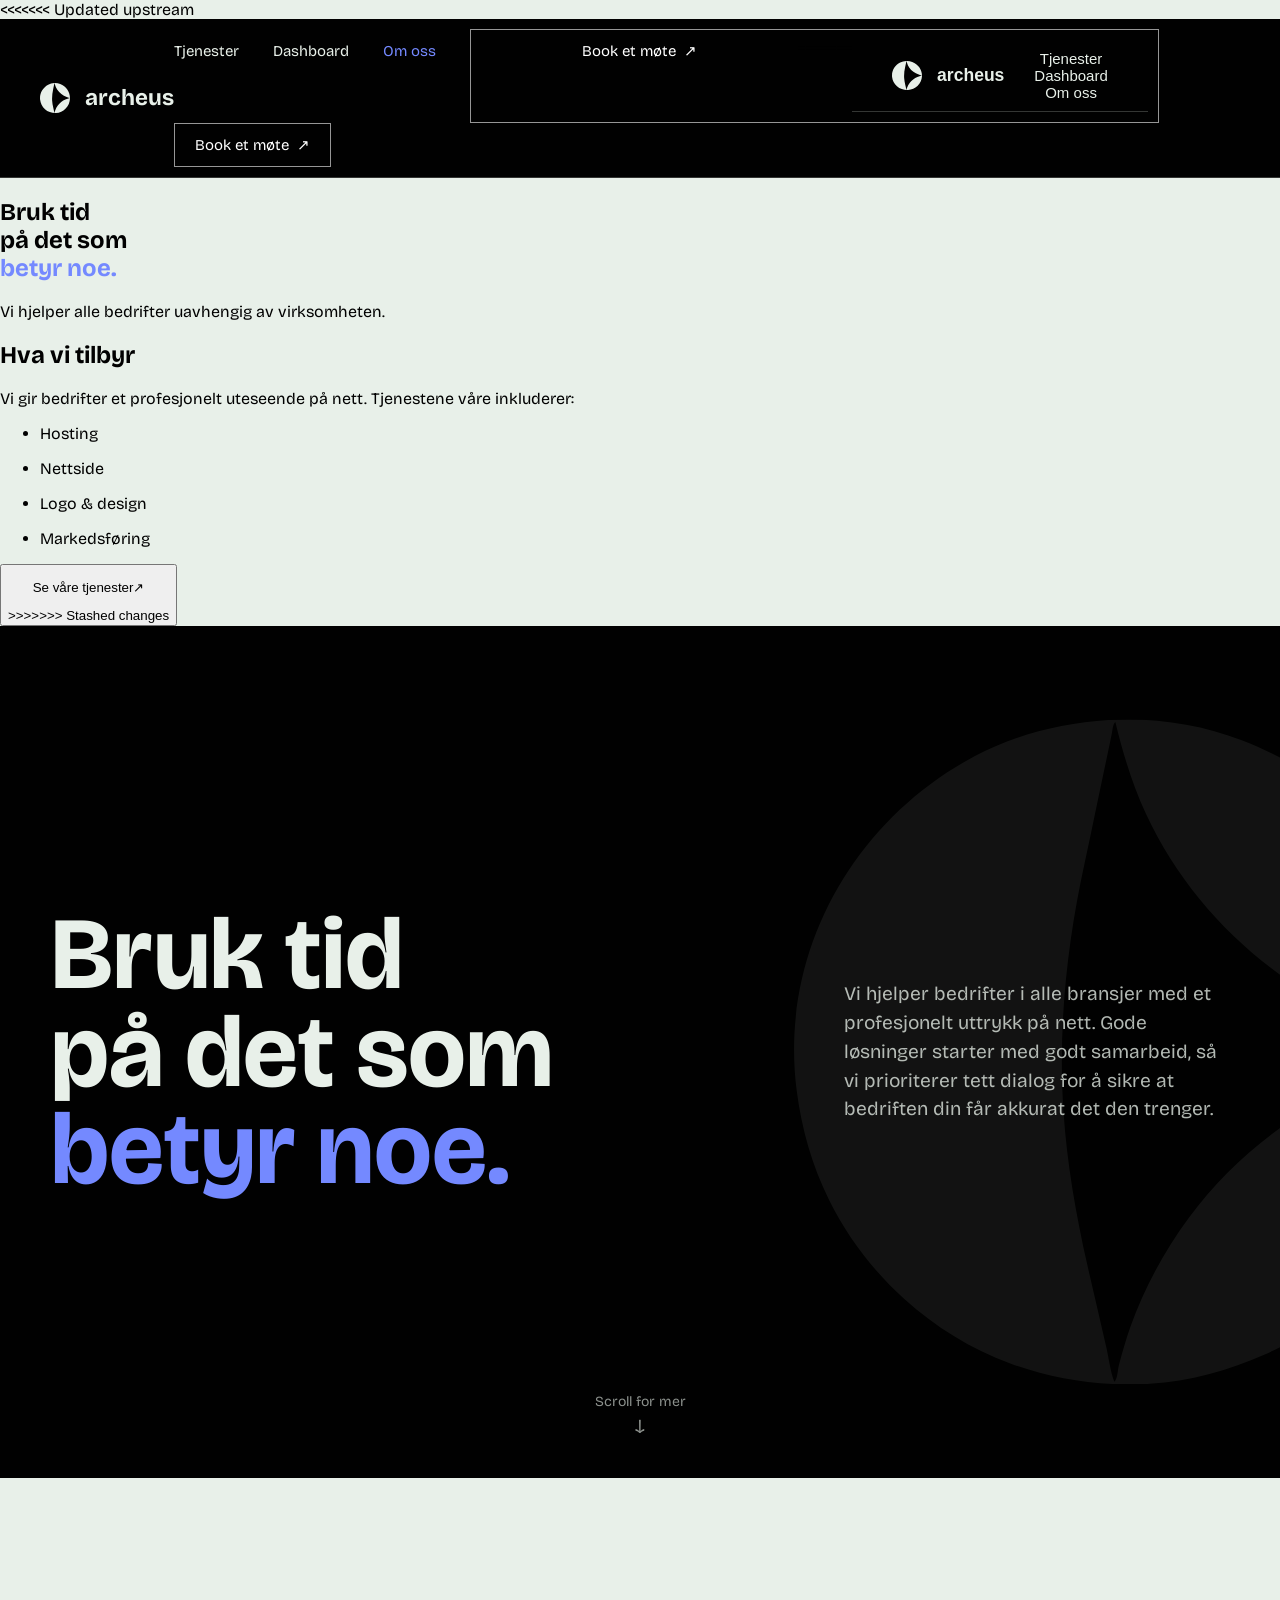
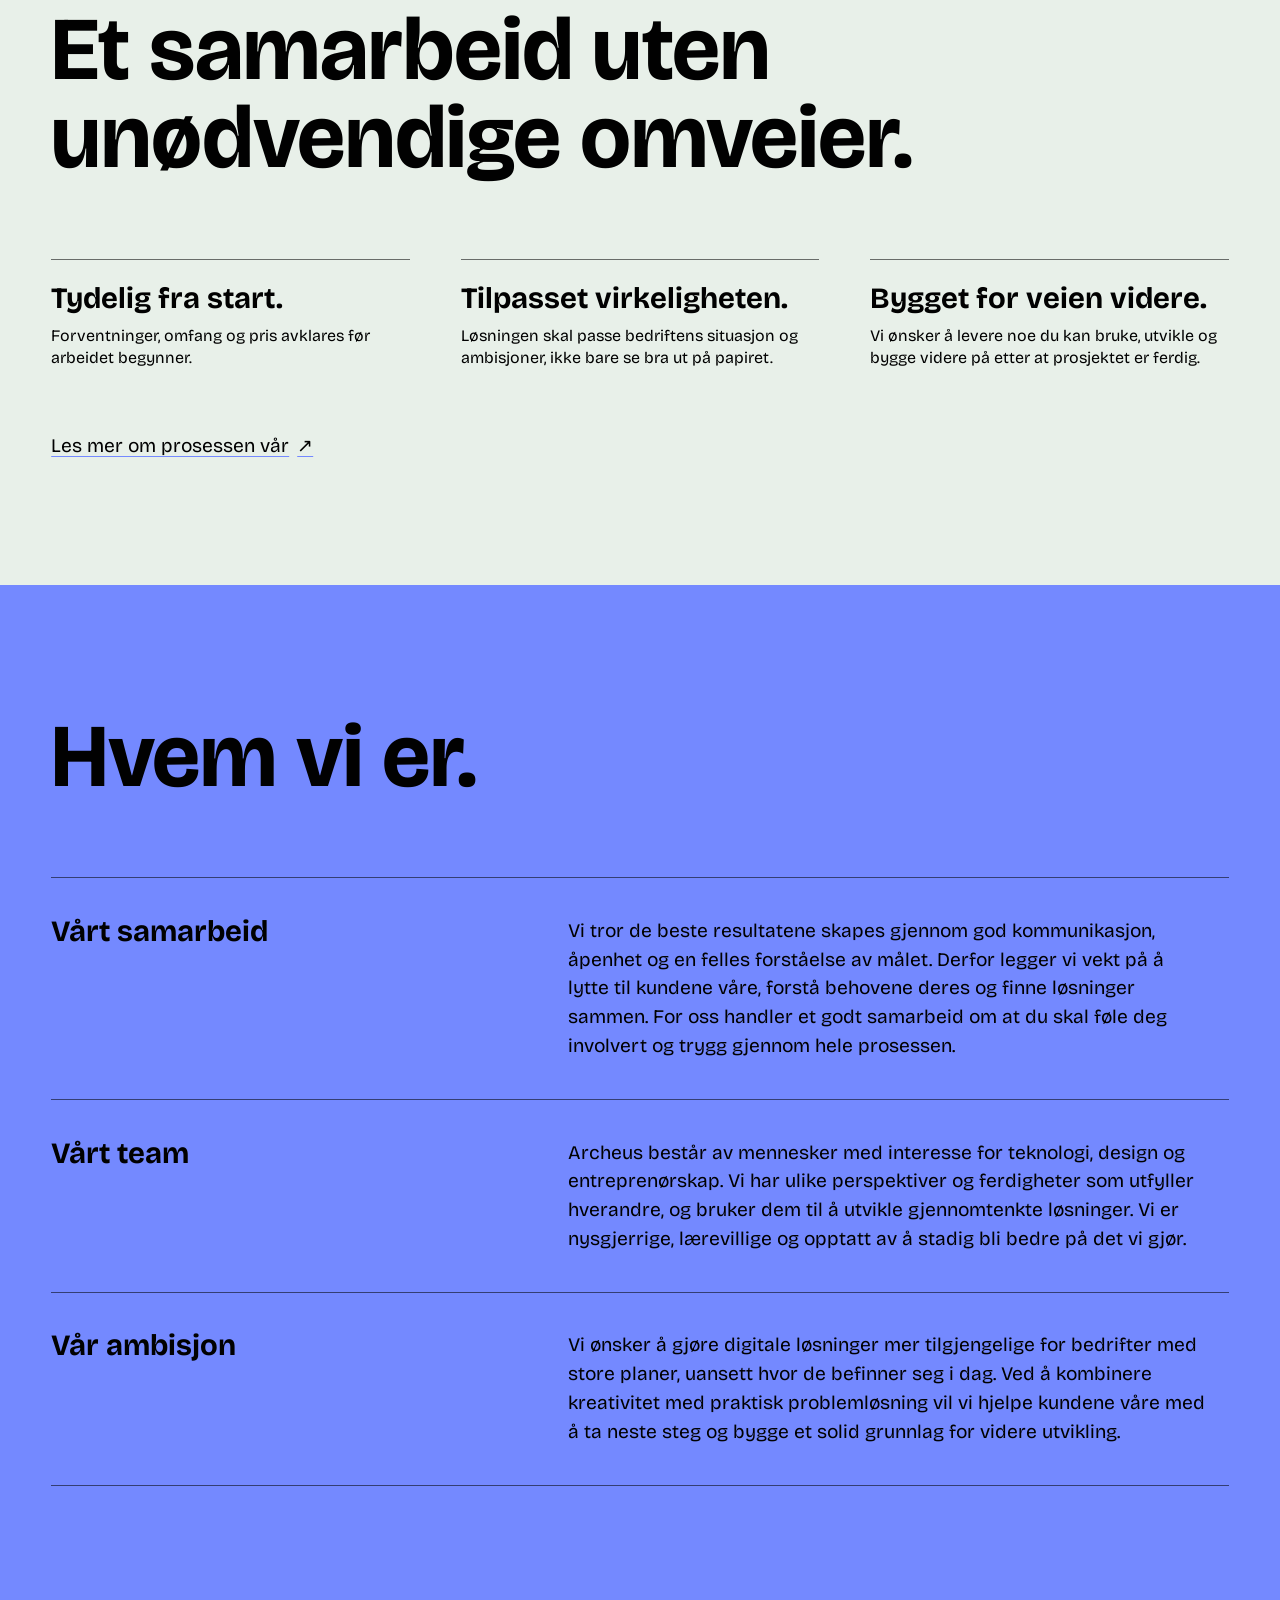
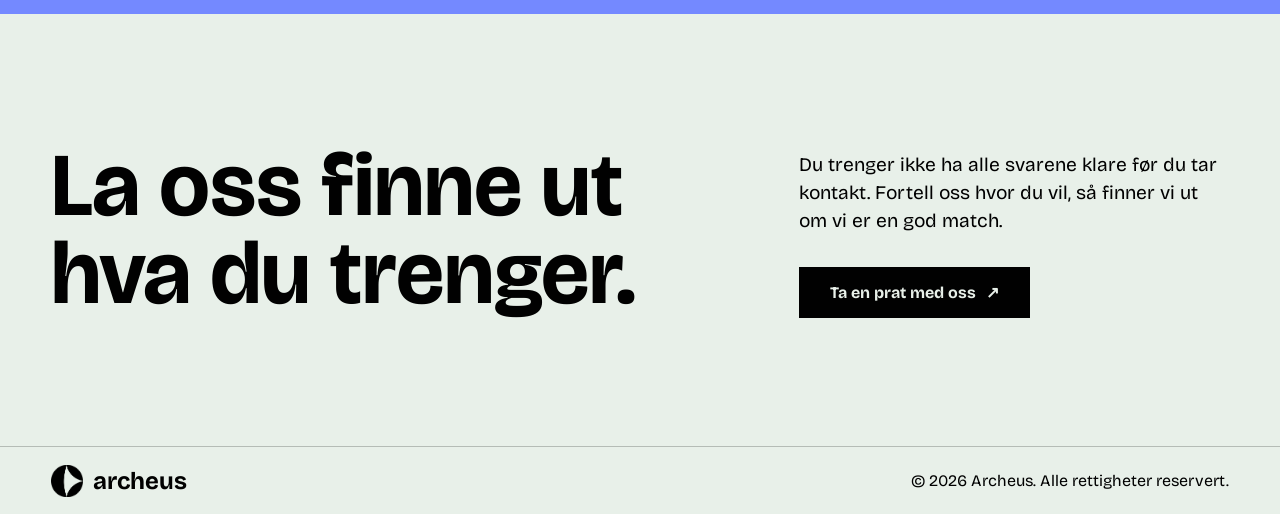
==== commit 3af5378d: "Fikset skrivefeil" ====
--- a/about.html
+++ b/about.html
@@ -1,5 +1,6 @@
 <!DOCTYPE html>
 <html lang="no">
+<<<<<<< Updated upstream
     <head>
         <meta charset="UTF-8">
         <meta name="viewport" content="width=device-width, initial-scale=1.0">
@@ -39,6 +40,51 @@
                 <a href="about.html" aria-current="page">Om oss</a>
                 <button class="navbar-book" onclick="gotoPage('contact.html')">
                     <p href="contact.html">Book et møte<span aria-hidden="true">↗</span></p>
+=======
+<head>
+    <meta charset="UTF-8">
+    <meta name="viewport" content="width=device-width, initial-scale=1.0">
+    <title>Archeus | Om oss</title>
+    <link rel="stylesheet" href="style.css">
+    <link rel="stylesheet" href="about.css">
+</head>
+<body>
+    <nav>
+        <div class="left-area">
+            <a href="index.html" class="navbar-logo">
+                <img class="logo" src="assets/svgs/archeus-icon.svg" alt="archeus-logo">
+                <h1>archeus</h1>
+            </a>
+        </div>
+        <div class="right-area">
+            <a href="services.html">Tjenester</a>
+            <a href="dashboard.html">Dashboard</a>
+            <a href="about.html">Om oss</a>
+            <button class="navbar-book" onclick="gotoPage('contact.html')">
+                <p href="contact.html">Book et møte<span aria-hidden="true">↗</span></p>
+            </button>
+        </div>
+    </nav>
+  
+
+    <section id="top">
+        <div id="title">
+            <h1>Bruk tid<br>på det som<br><span id="blue">betyr noe.</span></h1>
+            <p>Vi hjelper alle bedrifter uavhengig av virksomheten.</p>
+        </div>
+        <div id="top-container">
+            <div class="top-card">
+                <h2>Hva vi tilbyr</h2>
+                <p>Vi gir bedrifter et profesjonelt uteseende på nett. Tjenestene våre inkluderer:</p>
+                <ul>
+                    <li><p>Hosting</p></li>
+                    <li><p>Nettside</p></li>
+                    <li><p>Logo & design</p></li>
+                    <li><p>Markedsføring</p></li>                    
+                </ul>
+                <button id="service-button" onclick="gotoPage('services.html')">
+                    <p>Se våre tjenester<span aria-hidden="true">↗</span></p>
+>>>>>>> Stashed changes
                 </button>
             </div>
         </nav>
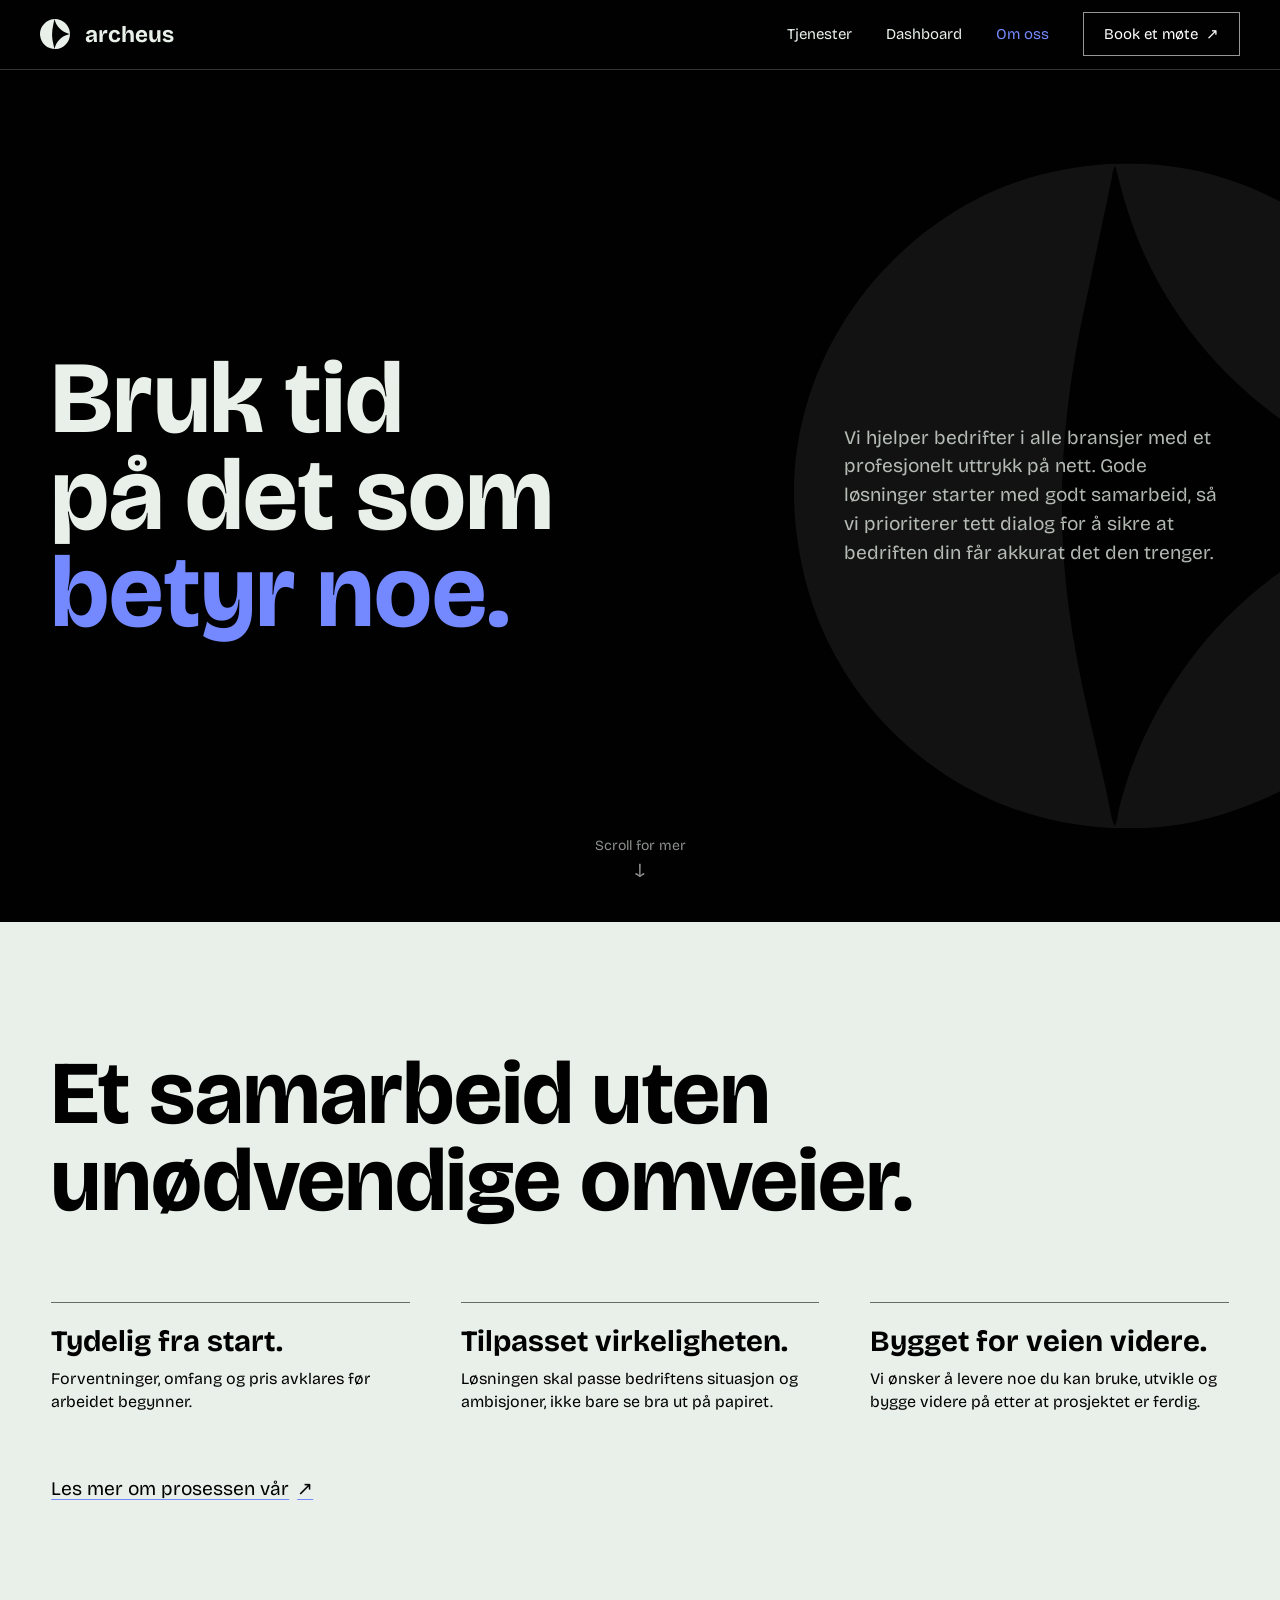
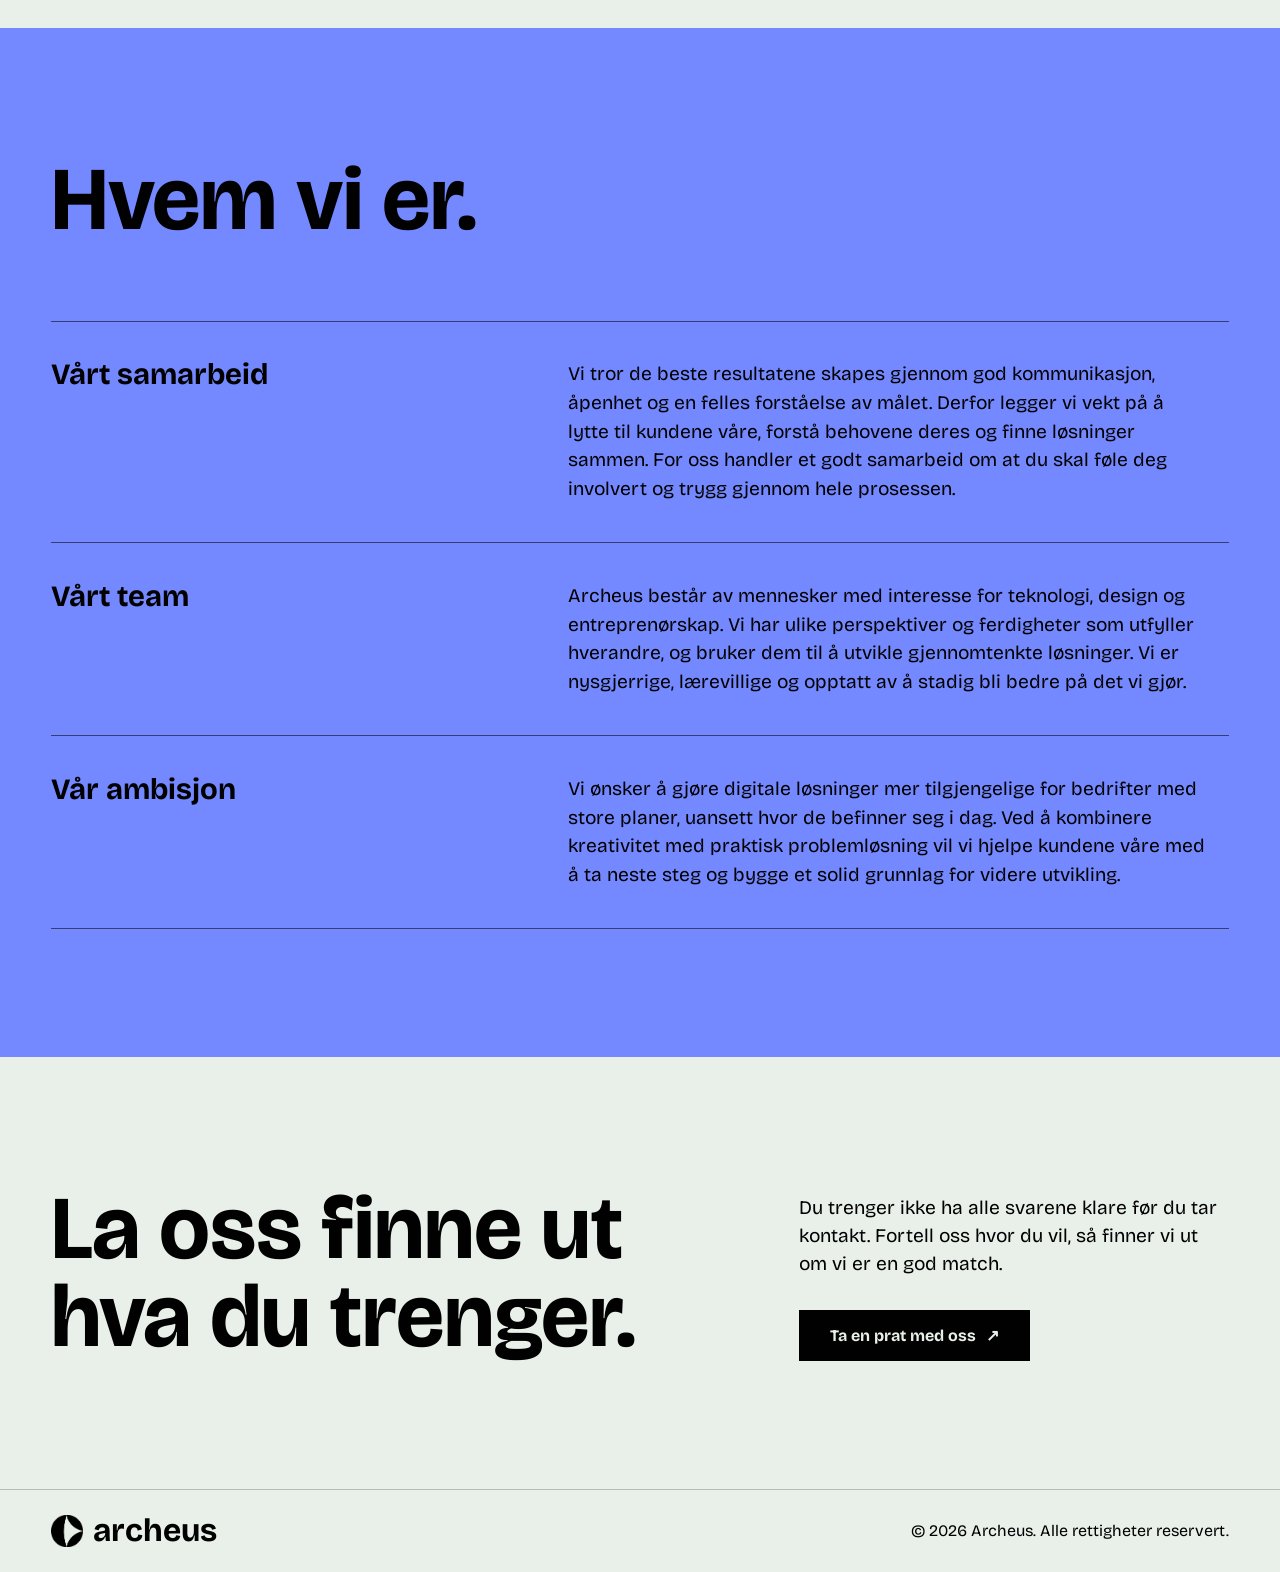
==== commit ff5305d3: "fix about and dashboard reject "upstream" changes and remove (due to git pull req problem)" ====
--- a/about.html
+++ b/about.html
@@ -1,6 +1,5 @@
 <!DOCTYPE html>
 <html lang="no">
-<<<<<<< Updated upstream
     <head>
         <meta charset="UTF-8">
         <meta name="viewport" content="width=device-width, initial-scale=1.0">
@@ -40,51 +39,6 @@
                 <a href="about.html" aria-current="page">Om oss</a>
                 <button class="navbar-book" onclick="gotoPage('contact.html')">
                     <p href="contact.html">Book et møte<span aria-hidden="true">↗</span></p>
-=======
-<head>
-    <meta charset="UTF-8">
-    <meta name="viewport" content="width=device-width, initial-scale=1.0">
-    <title>Archeus | Om oss</title>
-    <link rel="stylesheet" href="style.css">
-    <link rel="stylesheet" href="about.css">
-</head>
-<body>
-    <nav>
-        <div class="left-area">
-            <a href="index.html" class="navbar-logo">
-                <img class="logo" src="assets/svgs/archeus-icon.svg" alt="archeus-logo">
-                <h1>archeus</h1>
-            </a>
-        </div>
-        <div class="right-area">
-            <a href="services.html">Tjenester</a>
-            <a href="dashboard.html">Dashboard</a>
-            <a href="about.html">Om oss</a>
-            <button class="navbar-book" onclick="gotoPage('contact.html')">
-                <p href="contact.html">Book et møte<span aria-hidden="true">↗</span></p>
-            </button>
-        </div>
-    </nav>
-  
-
-    <section id="top">
-        <div id="title">
-            <h1>Bruk tid<br>på det som<br><span id="blue">betyr noe.</span></h1>
-            <p>Vi hjelper alle bedrifter uavhengig av virksomheten.</p>
-        </div>
-        <div id="top-container">
-            <div class="top-card">
-                <h2>Hva vi tilbyr</h2>
-                <p>Vi gir bedrifter et profesjonelt uteseende på nett. Tjenestene våre inkluderer:</p>
-                <ul>
-                    <li><p>Hosting</p></li>
-                    <li><p>Nettside</p></li>
-                    <li><p>Logo & design</p></li>
-                    <li><p>Markedsføring</p></li>                    
-                </ul>
-                <button id="service-button" onclick="gotoPage('services.html')">
-                    <p>Se våre tjenester<span aria-hidden="true">↗</span></p>
->>>>>>> Stashed changes
                 </button>
             </div>
         </nav>
